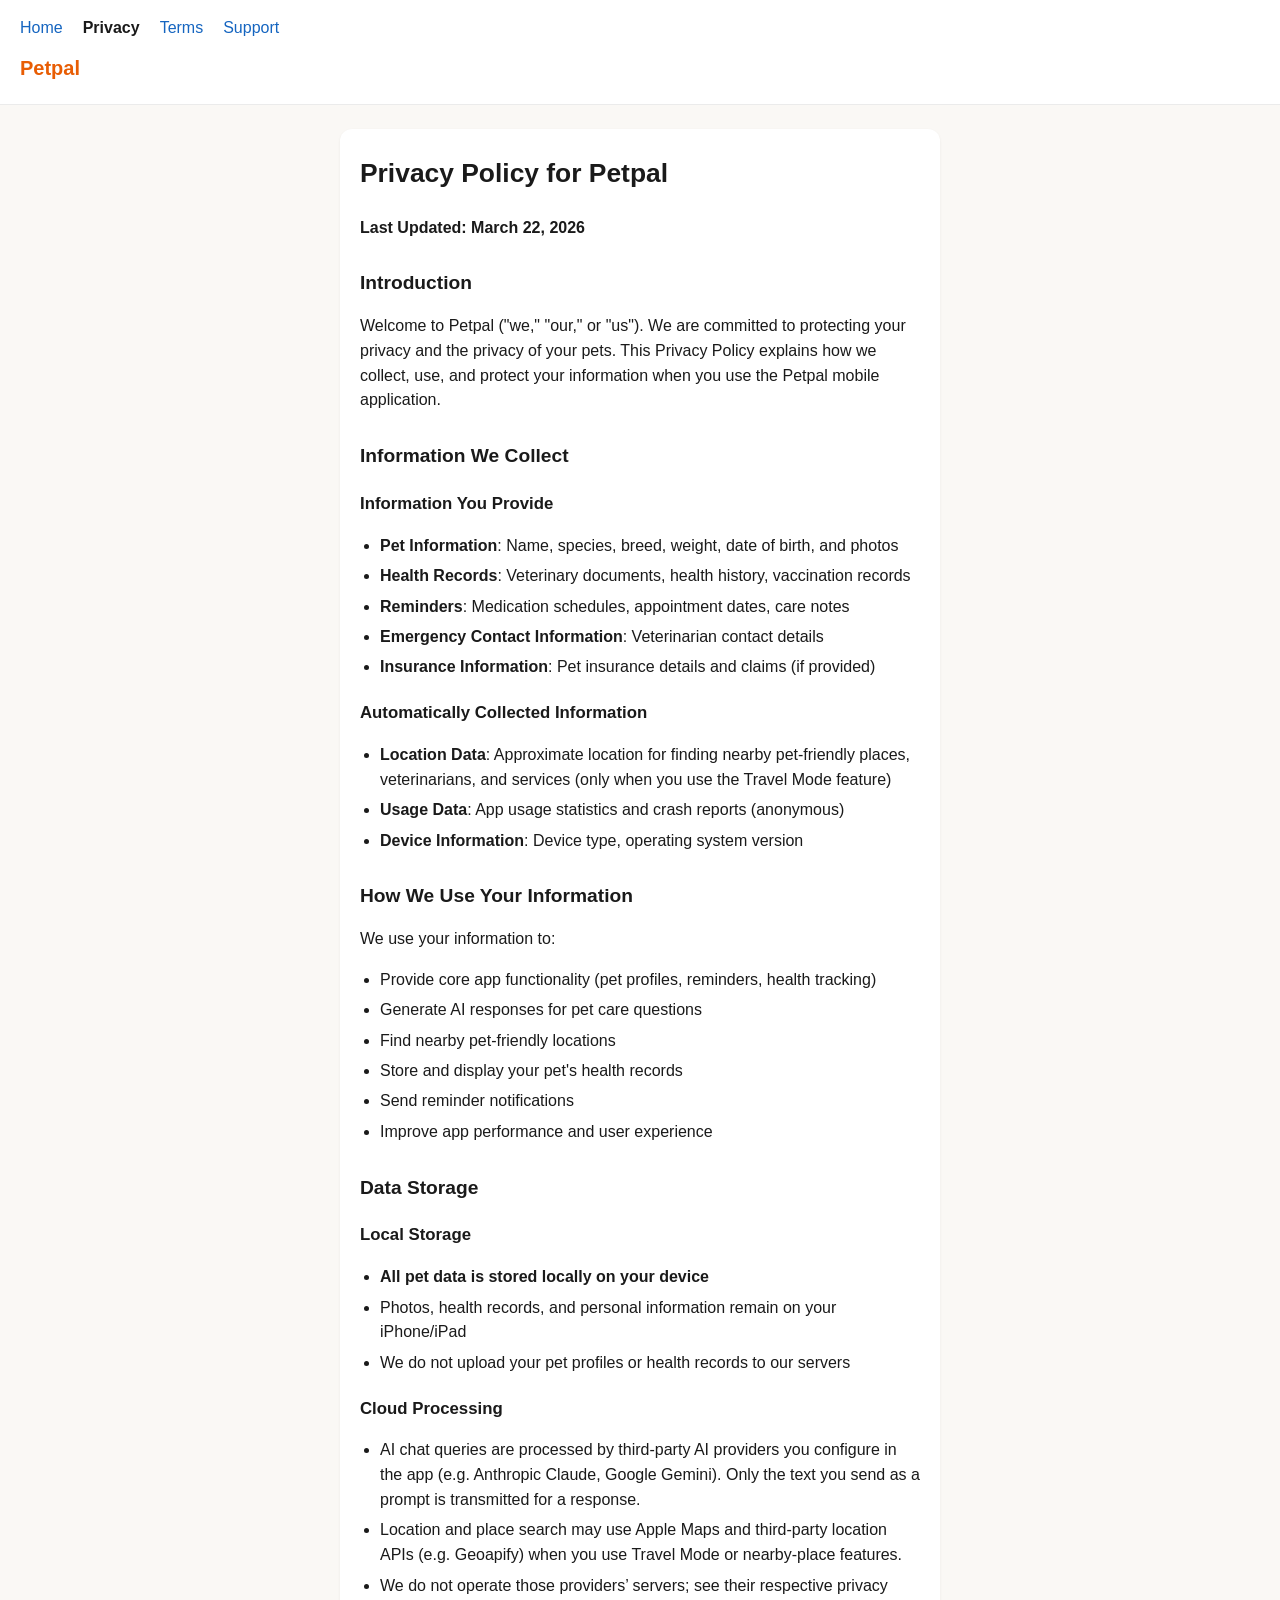
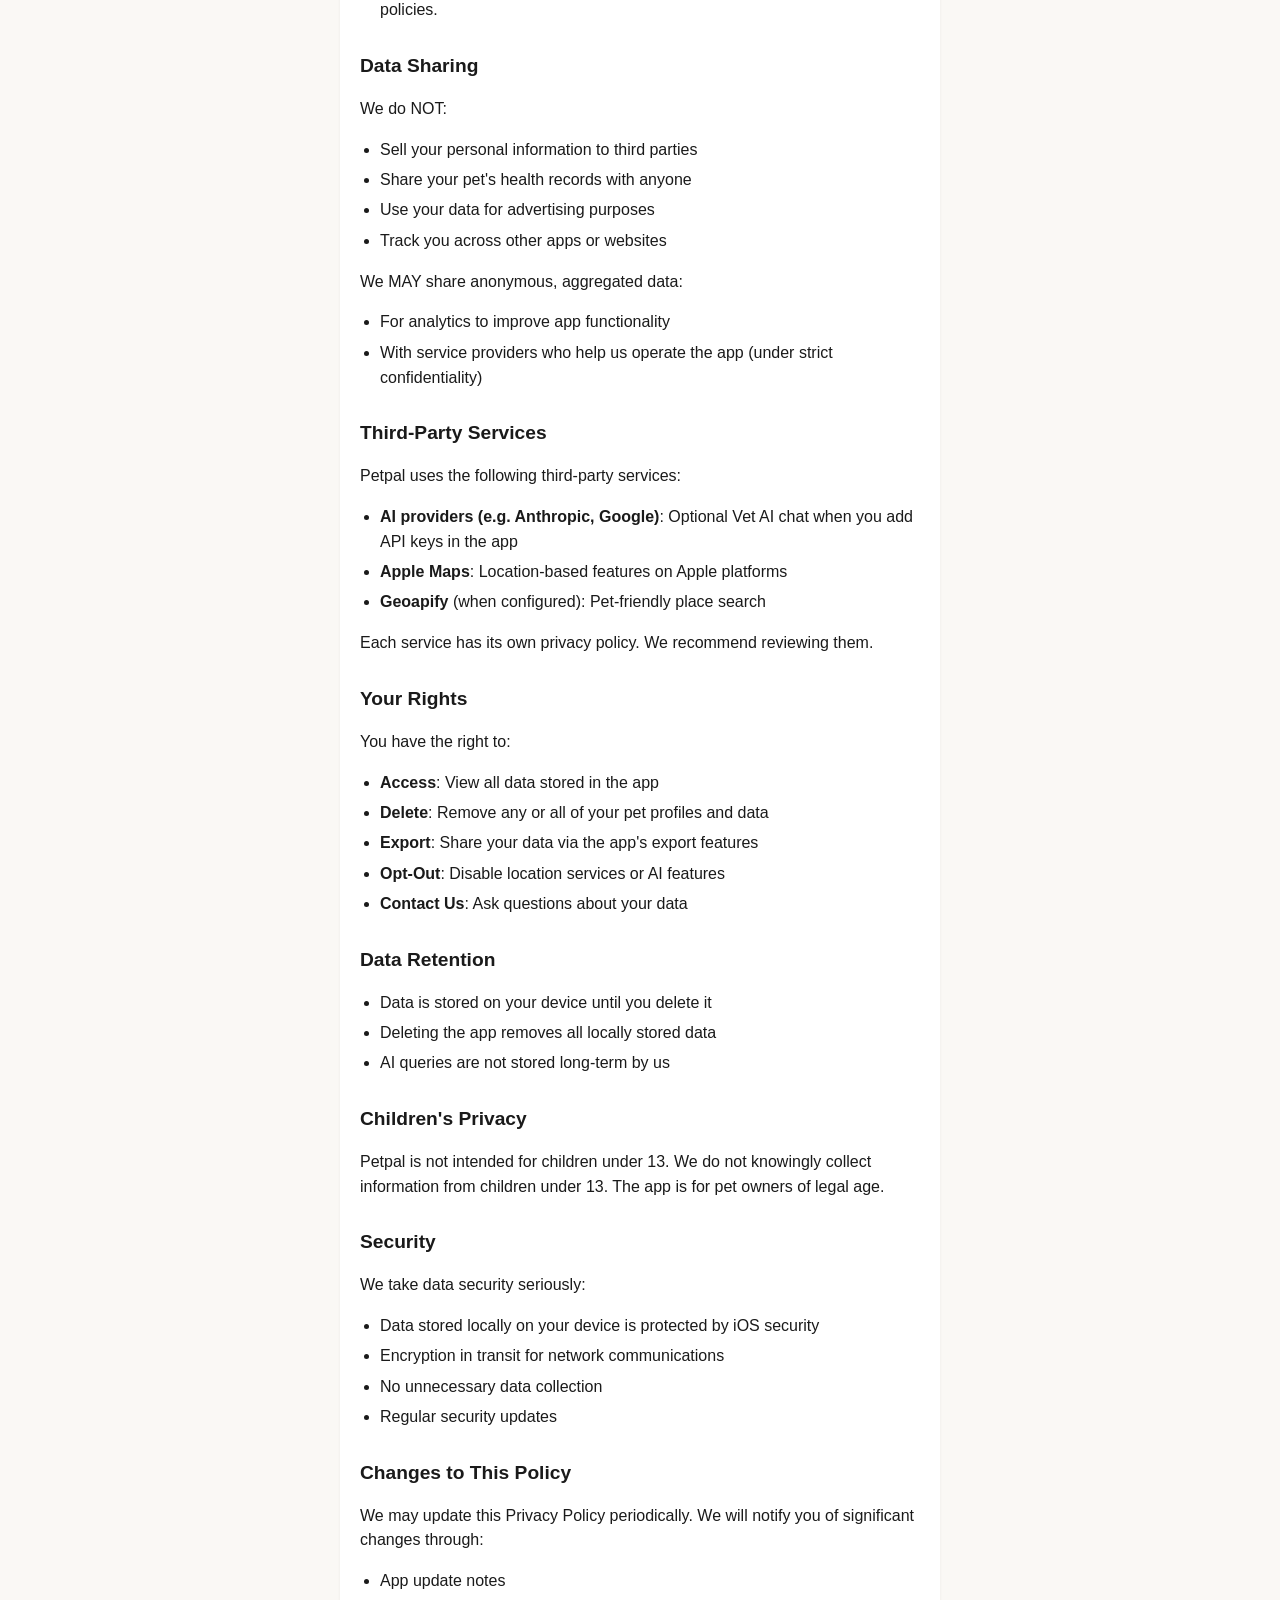
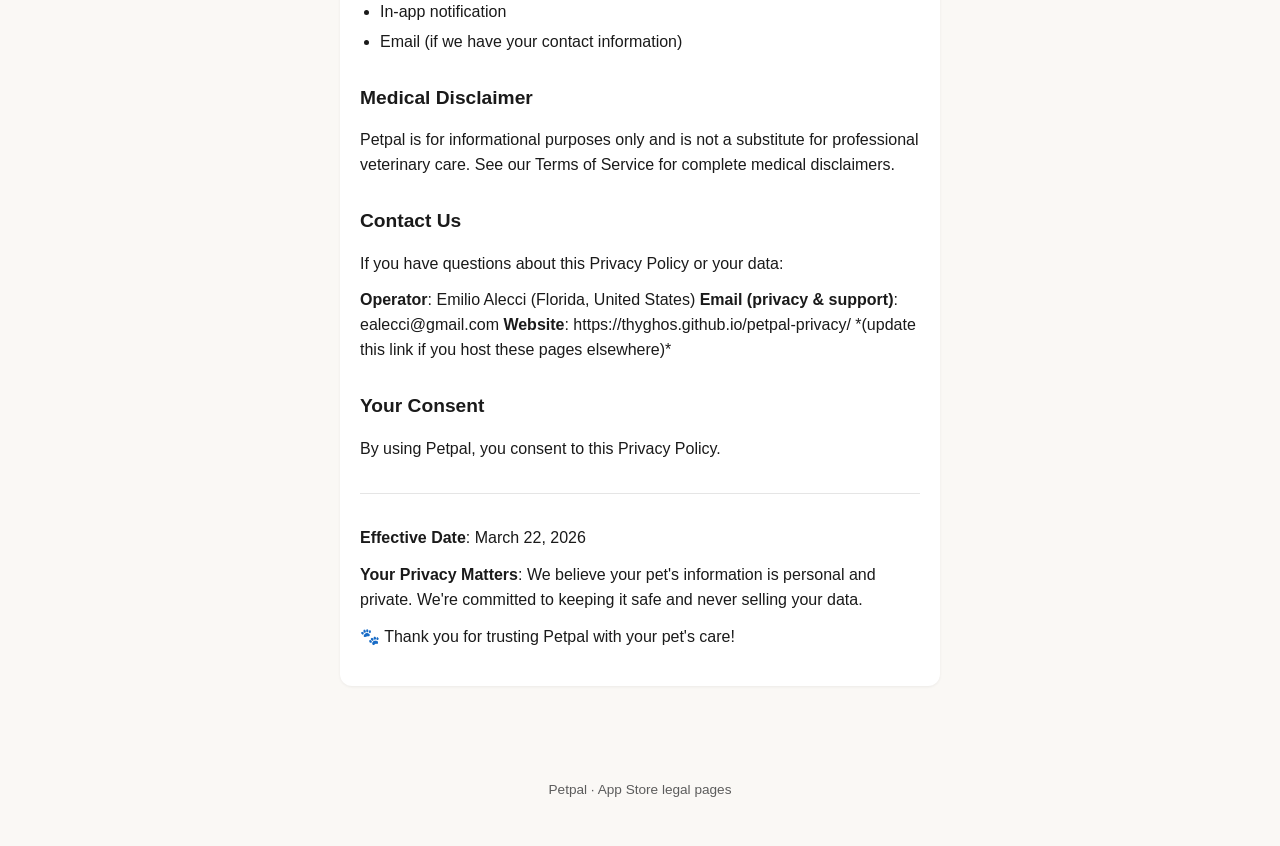
==== app-store-legal-site/privacy.html @ b83556e3 "Legal site and Phase 2 deploy workflow Add .gitignore for Xcode/build artifacts; stop tracking Pantr" ====
<!DOCTYPE html>
<html lang="en">
<head>
  <meta charset="utf-8" />
  <meta name="viewport" content="width=device-width, initial-scale=1" />
  <title>Privacy Policy — Petpal</title>
  <link rel="stylesheet" href="styles.css" />
</head>
<body>
  <header class="site-header">
    <nav class="nav"><a href="index.html">Home</a><a href="privacy.html" class="active">Privacy</a><a href="terms.html">Terms</a><a href="support.html">Support</a></nav>
    <p class="app-name">Petpal</p>
  </header>
  <main class="content">
    <article class="legal">
<h1>Privacy Policy for Petpal</h1>
<p><strong>Last Updated: March 22, 2026</strong></p>
<h2>Introduction</h2>
<p>Welcome to Petpal (&quot;we,&quot; &quot;our,&quot; or &quot;us&quot;). We are committed to protecting your privacy and the privacy of your pets. This Privacy Policy explains how we collect, use, and protect your information when you use the Petpal mobile application.</p>
<h2>Information We Collect</h2>
<h3>Information You Provide</h3>
<ul>
<li><strong>Pet Information</strong>: Name, species, breed, weight, date of birth, and photos</li>
<li><strong>Health Records</strong>: Veterinary documents, health history, vaccination records</li>
<li><strong>Reminders</strong>: Medication schedules, appointment dates, care notes</li>
<li><strong>Emergency Contact Information</strong>: Veterinarian contact details</li>
<li><strong>Insurance Information</strong>: Pet insurance details and claims (if provided)</li>
</ul>
<h3>Automatically Collected Information</h3>
<ul>
<li><strong>Location Data</strong>: Approximate location for finding nearby pet-friendly places, veterinarians, and services (only when you use the Travel Mode feature)</li>
<li><strong>Usage Data</strong>: App usage statistics and crash reports (anonymous)</li>
<li><strong>Device Information</strong>: Device type, operating system version</li>
</ul>
<h2>How We Use Your Information</h2>
<p>We use your information to:</p>
<ul>
<li>Provide core app functionality (pet profiles, reminders, health tracking)</li>
<li>Generate AI responses for pet care questions</li>
<li>Find nearby pet-friendly locations</li>
<li>Store and display your pet&#x27;s health records</li>
<li>Send reminder notifications</li>
<li>Improve app performance and user experience</li>
</ul>
<h2>Data Storage</h2>
<h3>Local Storage</h3>
<ul>
<li><strong>All pet data is stored locally on your device</strong></li>
<li>Photos, health records, and personal information remain on your iPhone/iPad</li>
<li>We do not upload your pet profiles or health records to our servers</li>
</ul>
<h3>Cloud Processing</h3>
<ul>
<li>AI chat queries are processed by third-party AI providers you configure in the app (e.g. Anthropic Claude, Google Gemini). Only the text you send as a prompt is transmitted for a response.</li>
<li>Location and place search may use Apple Maps and third-party location APIs (e.g. Geoapify) when you use Travel Mode or nearby-place features.</li>
<li>We do not operate those providers’ servers; see their respective privacy policies.</li>
</ul>
<h2>Data Sharing</h2>
<p>We do NOT:</p>
<ul>
<li>Sell your personal information to third parties</li>
<li>Share your pet&#x27;s health records with anyone</li>
<li>Use your data for advertising purposes</li>
<li>Track you across other apps or websites</li>
</ul>
<p>We MAY share anonymous, aggregated data:</p>
<ul>
<li>For analytics to improve app functionality</li>
<li>With service providers who help us operate the app (under strict confidentiality)</li>
</ul>
<h2>Third-Party Services</h2>
<p>Petpal uses the following third-party services:</p>
<ul>
<li><strong>AI providers (e.g. Anthropic, Google)</strong>: Optional Vet AI chat when you add API keys in the app</li>
<li><strong>Apple Maps</strong>: Location-based features on Apple platforms</li>
<li><strong>Geoapify</strong> (when configured): Pet-friendly place search</li>
</ul>
<p>Each service has its own privacy policy. We recommend reviewing them.</p>
<h2>Your Rights</h2>
<p>You have the right to:</p>
<ul>
<li><strong>Access</strong>: View all data stored in the app</li>
<li><strong>Delete</strong>: Remove any or all of your pet profiles and data</li>
<li><strong>Export</strong>: Share your data via the app&#x27;s export features</li>
<li><strong>Opt-Out</strong>: Disable location services or AI features</li>
<li><strong>Contact Us</strong>: Ask questions about your data</li>
</ul>
<h2>Data Retention</h2>
<ul>
<li>Data is stored on your device until you delete it</li>
<li>Deleting the app removes all locally stored data</li>
<li>AI queries are not stored long-term by us</li>
</ul>
<h2>Children&#x27;s Privacy</h2>
<p>Petpal is not intended for children under 13. We do not knowingly collect information from children under 13. The app is for pet owners of legal age.</p>
<h2>Security</h2>
<p>We take data security seriously:</p>
<ul>
<li>Data stored locally on your device is protected by iOS security</li>
<li>Encryption in transit for network communications</li>
<li>No unnecessary data collection</li>
<li>Regular security updates</li>
</ul>
<h2>Changes to This Policy</h2>
<p>We may update this Privacy Policy periodically. We will notify you of significant changes through:</p>
<ul>
<li>App update notes</li>
<li>In-app notification</li>
<li>Email (if we have your contact information)</li>
</ul>
<h2>Medical Disclaimer</h2>
<p>Petpal is for informational purposes only and is not a substitute for professional veterinary care. See our Terms of Service for complete medical disclaimers.</p>
<h2>Contact Us</h2>
<p>If you have questions about this Privacy Policy or your data:</p>
<p><strong>Operator</strong>: Emilio Alecci (Florida, United States) <strong>Email (privacy &amp; support)</strong>: ealecci@gmail.com <strong>Website</strong>: https://thyghos.github.io/petpal-privacy/ *(update this link if you host these pages elsewhere)*</p>
<h2>Your Consent</h2>
<p>By using Petpal, you consent to this Privacy Policy.</p>
<hr />
<p><strong>Effective Date</strong>: March 22, 2026</p>
<p><strong>Your Privacy Matters</strong>: We believe your pet&#x27;s information is personal and private. We&#x27;re committed to keeping it safe and never selling your data.</p>
<p>🐾 Thank you for trusting Petpal with your pet&#x27;s care!</p>

    </article>
  </main>
  <footer class="site-footer"><p>Petpal · App Store legal pages</p></footer>
</body>
</html>
---- app-store-legal-site/styles.css ----
:root {
  --text: #1a1a1a;
  --muted: #5c5c5c;
  --bg: #faf8f5;
  --card: #fff;
  --accent: #e85d04;
  --link: #1565c0;
}

* {
  box-sizing: border-box;
}

body {
  margin: 0;
  font-family: -apple-system, BlinkMacSystemFont, "Segoe UI", Roboto, Helvetica, Arial, sans-serif;
  font-size: 1rem;
  line-height: 1.55;
  color: var(--text);
  background: var(--bg);
}

.site-header {
  background: var(--card);
  border-bottom: 1px solid rgba(0, 0, 0, 0.08);
  padding: 1rem 1.25rem 1.25rem;
}

.app-name {
  margin: 0.75rem 0 0;
  font-weight: 700;
  font-size: 1.25rem;
  color: var(--accent);
}

.nav {
  display: flex;
  flex-wrap: wrap;
  gap: 0.75rem 1.25rem;
}

.nav a {
  color: var(--link);
  text-decoration: none;
  font-weight: 500;
}

.nav a:hover {
  text-decoration: underline;
}

.nav a.active {
  color: var(--text);
  font-weight: 600;
}

.content {
  max-width: 40rem;
  margin: 0 auto;
  padding: 1.5rem 1.25rem 3rem;
}

.legal,
.support-body {
  background: var(--card);
  padding: 1.5rem 1.25rem;
  border-radius: 12px;
  box-shadow: 0 1px 3px rgba(0, 0, 0, 0.06);
}

.legal h1 {
  font-size: 1.65rem;
  margin-top: 0;
}

.legal h2 {
  font-size: 1.2rem;
  margin-top: 1.75rem;
}

.legal h3 {
  font-size: 1.05rem;
  margin-top: 1.25rem;
}

.legal ul {
  padding-left: 1.25rem;
}

.legal li {
  margin: 0.35rem 0;
}

.legal p,
.support-body p {
  margin: 0.75rem 0;
  color: var(--text);
}

.legal hr {
  border: none;
  border-top: 1px solid rgba(0, 0, 0, 0.1);
  margin: 2rem 0;
}

.site-footer {
  text-align: center;
  padding: 2rem 1rem;
  font-size: 0.85rem;
  color: var(--muted);
}

.support-body .placeholder {
  background: #fff8e6;
  border-left: 4px solid var(--accent);
  padding: 0.75rem 1rem;
  margin: 1rem 0;
  font-size: 0.95rem;
}

.lead {
  font-size: 1.05rem;
  color: var(--muted);
}
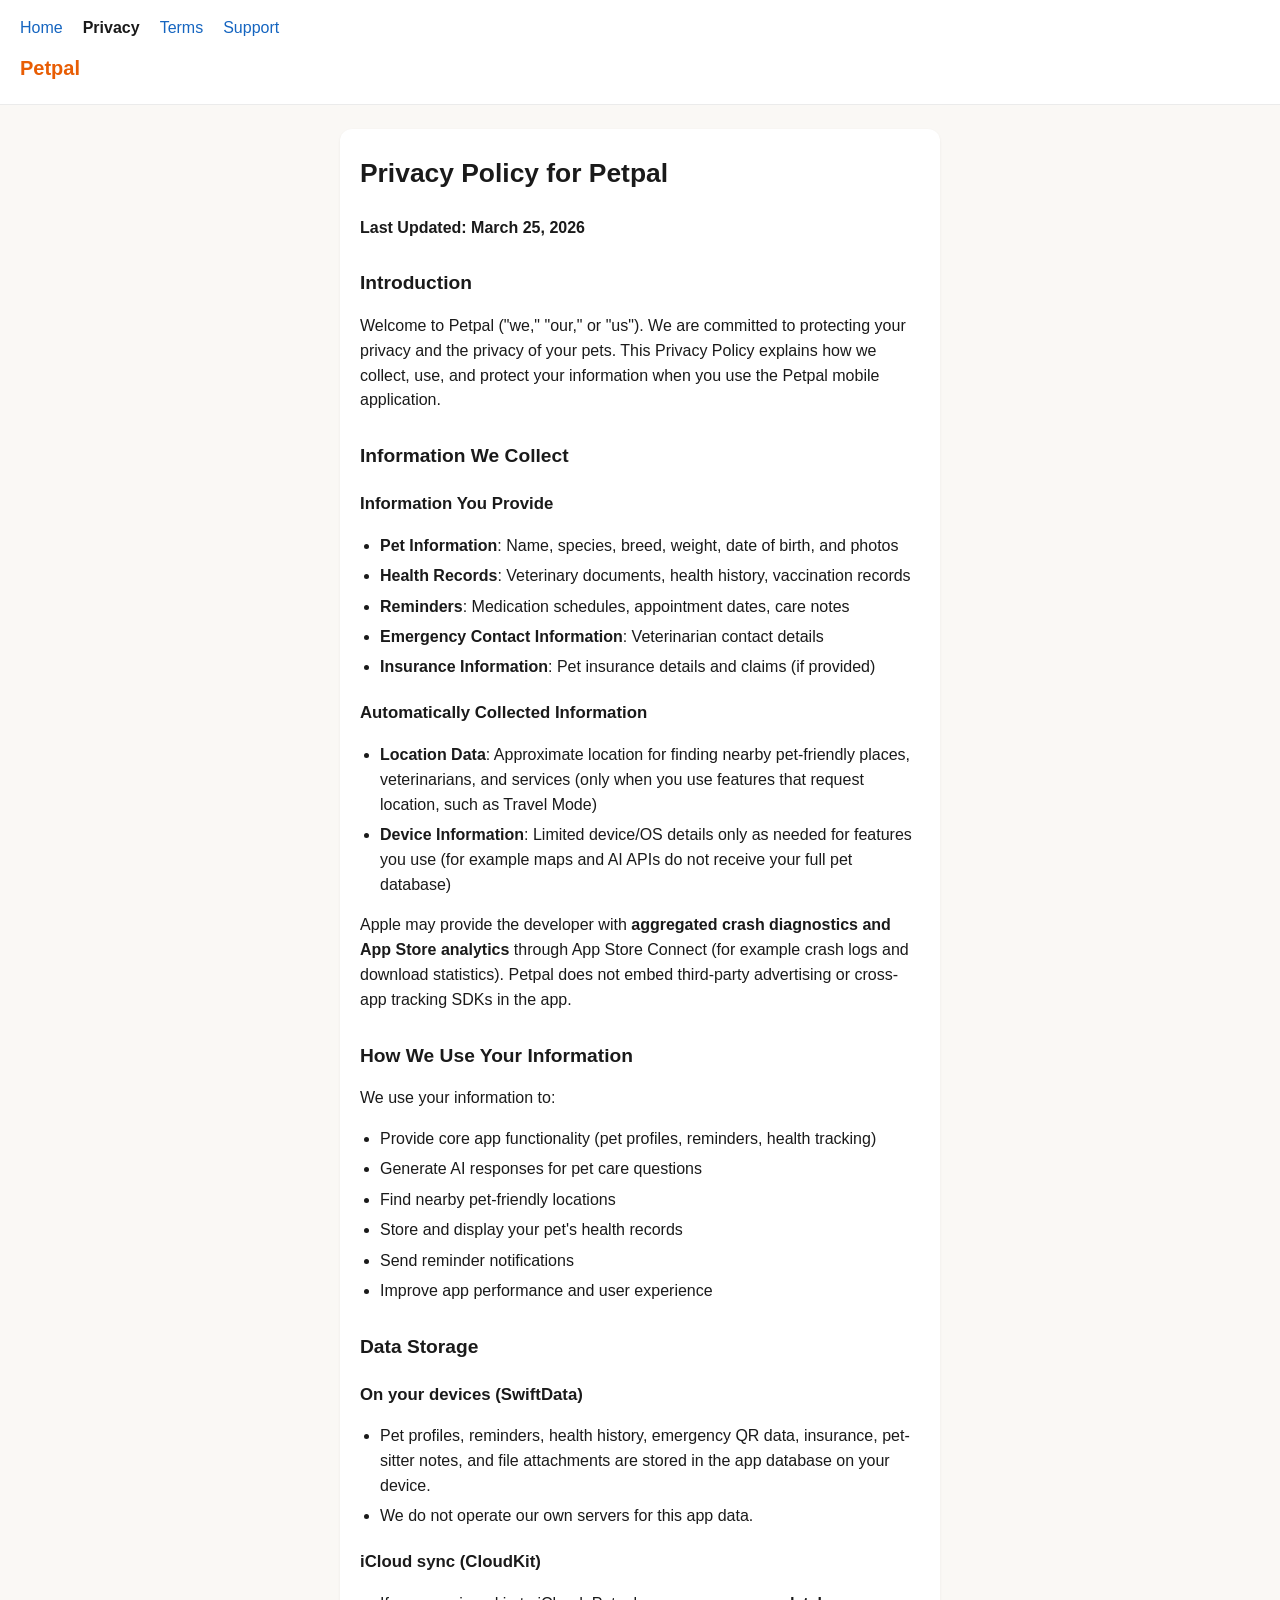
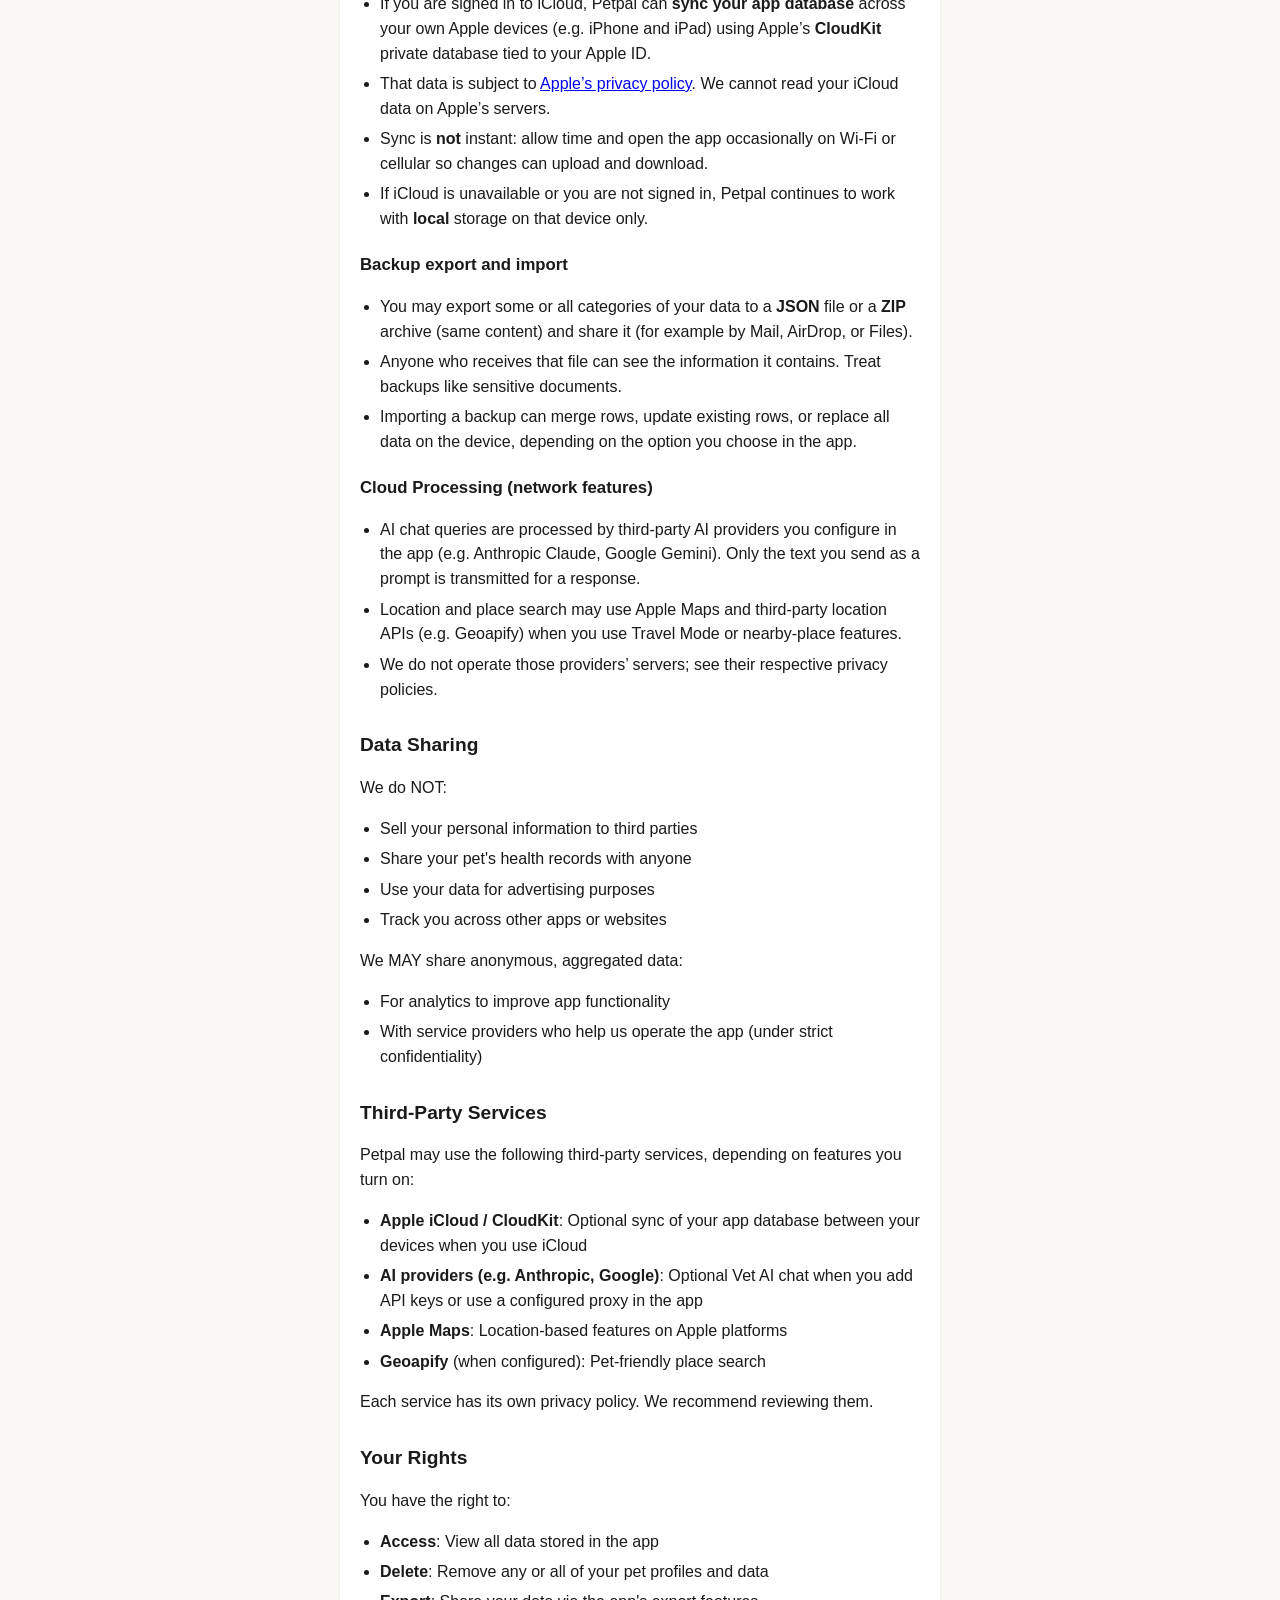
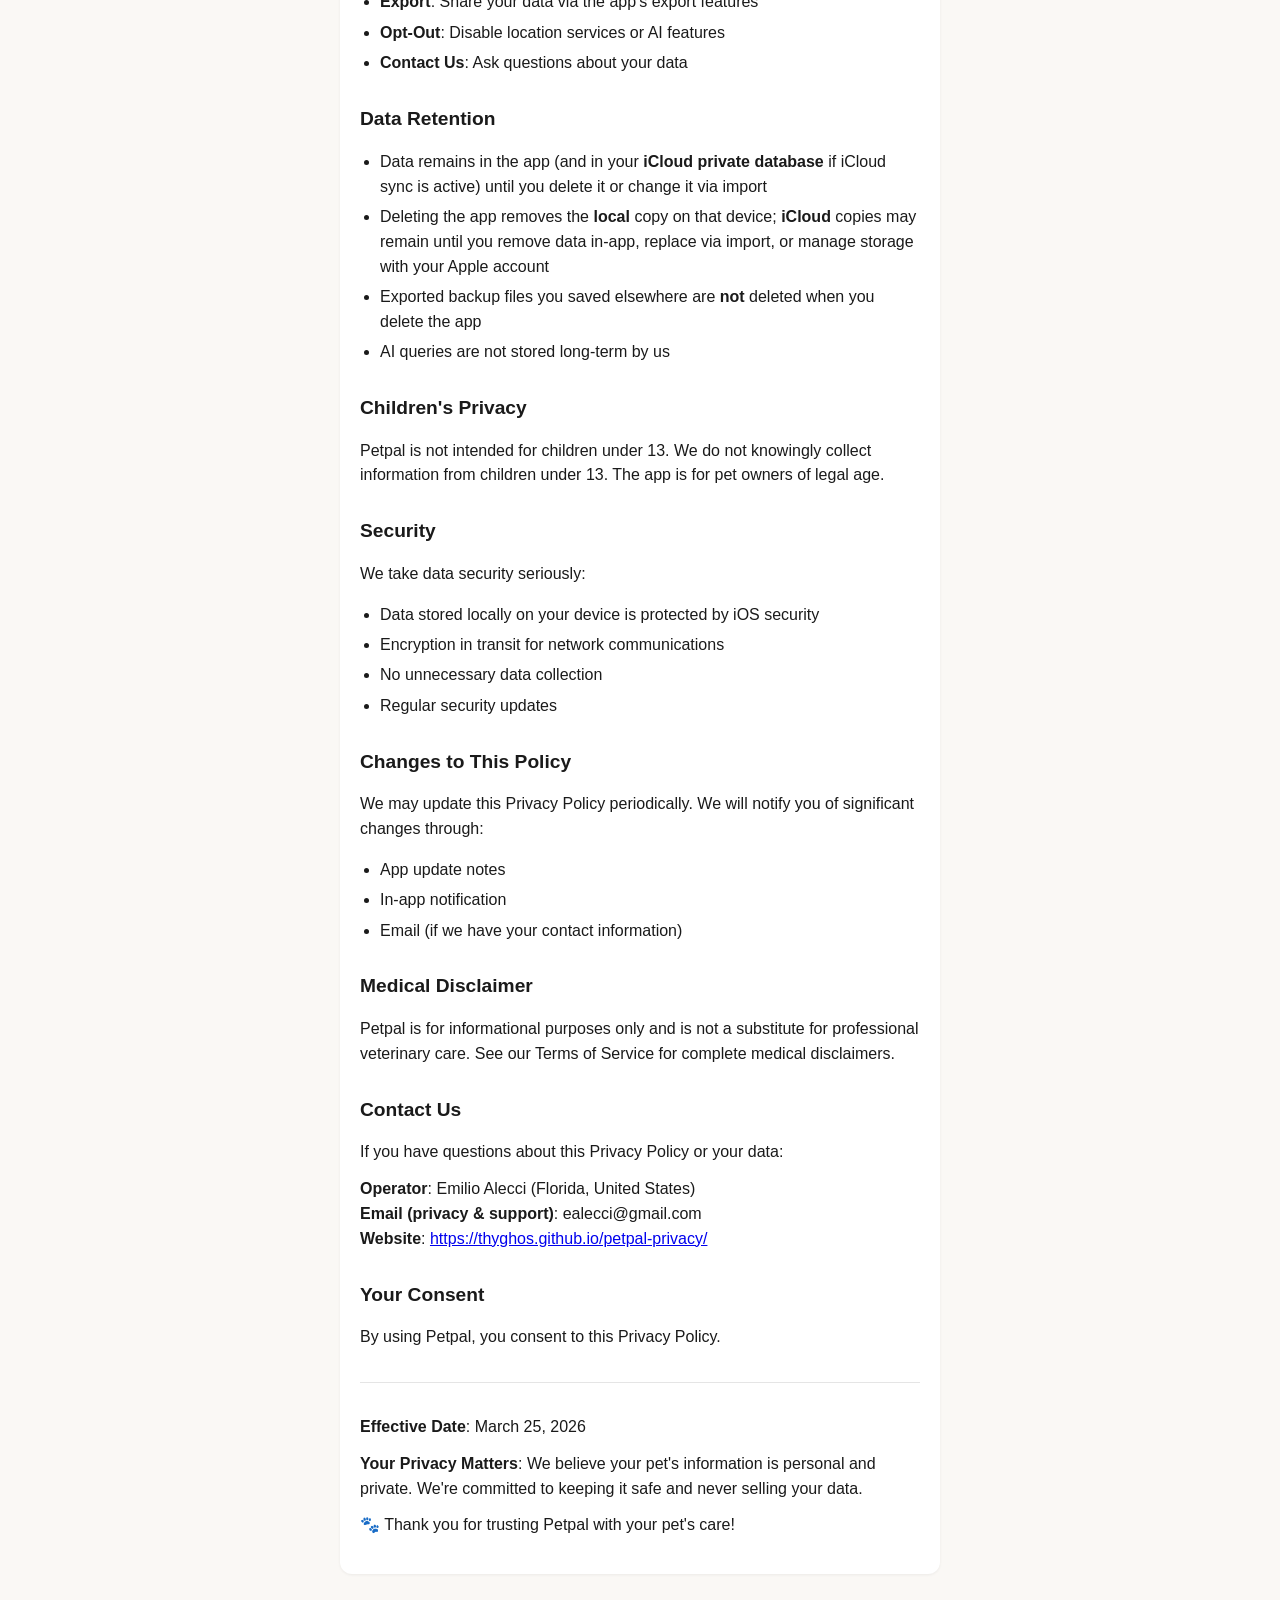
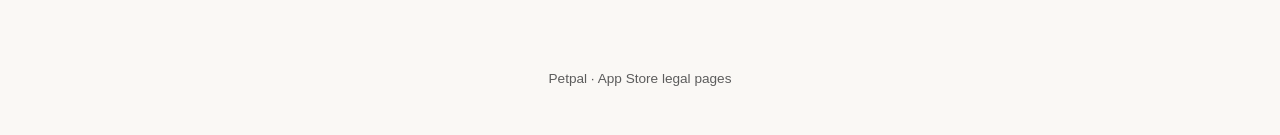
==== commit 092e136b: "Update privacy policy for CloudKit sync Align privacy disclosures with how Petpal stores and syncs d" ====
--- a/app-store-legal-site/privacy.html
+++ b/app-store-legal-site/privacy.html
@@ -14,7 +14,7 @@
   <main class="content">
     <article class="legal">
 <h1>Privacy Policy for Petpal</h1>
-<p><strong>Last Updated: March 22, 2026</strong></p>
+<p><strong>Last Updated: March 25, 2026</strong></p>
 <h2>Introduction</h2>
 <p>Welcome to Petpal (&quot;we,&quot; &quot;our,&quot; or &quot;us&quot;). We are committed to protecting your privacy and the privacy of your pets. This Privacy Policy explains how we collect, use, and protect your information when you use the Petpal mobile application.</p>
 <h2>Information We Collect</h2>
@@ -28,10 +28,10 @@
 </ul>
 <h3>Automatically Collected Information</h3>
 <ul>
-<li><strong>Location Data</strong>: Approximate location for finding nearby pet-friendly places, veterinarians, and services (only when you use the Travel Mode feature)</li>
-<li><strong>Usage Data</strong>: App usage statistics and crash reports (anonymous)</li>
-<li><strong>Device Information</strong>: Device type, operating system version</li>
+<li><strong>Location Data</strong>: Approximate location for finding nearby pet-friendly places, veterinarians, and services (only when you use features that request location, such as Travel Mode)</li>
+<li><strong>Device Information</strong>: Limited device/OS details only as needed for features you use (for example maps and AI APIs do not receive your full pet database)</li>
 </ul>
+<p>Apple may provide the developer with <strong>aggregated crash diagnostics and App Store analytics</strong> through App Store Connect (for example crash logs and download statistics). Petpal does not embed third-party advertising or cross-app tracking SDKs in the app.</p>
 <h2>How We Use Your Information</h2>
 <p>We use your information to:</p>
 <ul>
@@ -43,13 +43,25 @@
 <li>Improve app performance and user experience</li>
 </ul>
 <h2>Data Storage</h2>
-<h3>Local Storage</h3>
+<h3>On your devices (SwiftData)</h3>
 <ul>
-<li><strong>All pet data is stored locally on your device</strong></li>
-<li>Photos, health records, and personal information remain on your iPhone/iPad</li>
-<li>We do not upload your pet profiles or health records to our servers</li>
+<li>Pet profiles, reminders, health history, emergency QR data, insurance, pet-sitter notes, and file attachments are stored in the app database on your device.</li>
+<li>We do not operate our own servers for this app data.</li>
 </ul>
-<h3>Cloud Processing</h3>
+<h3>iCloud sync (CloudKit)</h3>
+<ul>
+<li>If you are signed in to iCloud, Petpal can <strong>sync your app database</strong> across your own Apple devices (e.g. iPhone and iPad) using Apple’s <strong>CloudKit</strong> private database tied to your Apple ID.</li>
+<li>That data is subject to <a href="https://www.apple.com/legal/privacy/">Apple’s privacy policy</a>. We cannot read your iCloud data on Apple’s servers.</li>
+<li>Sync is <strong>not</strong> instant: allow time and open the app occasionally on Wi‑Fi or cellular so changes can upload and download.</li>
+<li>If iCloud is unavailable or you are not signed in, Petpal continues to work with <strong>local</strong> storage on that device only.</li>
+</ul>
+<h3>Backup export and import</h3>
+<ul>
+<li>You may export some or all categories of your data to a <strong>JSON</strong> file or a <strong>ZIP</strong> archive (same content) and share it (for example by Mail, AirDrop, or Files).</li>
+<li>Anyone who receives that file can see the information it contains. Treat backups like sensitive documents.</li>
+<li>Importing a backup can merge rows, update existing rows, or replace all data on the device, depending on the option you choose in the app.</li>
+</ul>
+<h3>Cloud Processing (network features)</h3>
 <ul>
 <li>AI chat queries are processed by third-party AI providers you configure in the app (e.g. Anthropic Claude, Google Gemini). Only the text you send as a prompt is transmitted for a response.</li>
 <li>Location and place search may use Apple Maps and third-party location APIs (e.g. Geoapify) when you use Travel Mode or nearby-place features.</li>
@@ -69,9 +81,10 @@
 <li>With service providers who help us operate the app (under strict confidentiality)</li>
 </ul>
 <h2>Third-Party Services</h2>
-<p>Petpal uses the following third-party services:</p>
+<p>Petpal may use the following third-party services, depending on features you turn on:</p>
 <ul>
-<li><strong>AI providers (e.g. Anthropic, Google)</strong>: Optional Vet AI chat when you add API keys in the app</li>
+<li><strong>Apple iCloud / CloudKit</strong>: Optional sync of your app database between your devices when you use iCloud</li>
+<li><strong>AI providers (e.g. Anthropic, Google)</strong>: Optional Vet AI chat when you add API keys or use a configured proxy in the app</li>
 <li><strong>Apple Maps</strong>: Location-based features on Apple platforms</li>
 <li><strong>Geoapify</strong> (when configured): Pet-friendly place search</li>
 </ul>
@@ -87,8 +100,9 @@
 </ul>
 <h2>Data Retention</h2>
 <ul>
-<li>Data is stored on your device until you delete it</li>
-<li>Deleting the app removes all locally stored data</li>
+<li>Data remains in the app (and in your <strong>iCloud private database</strong> if iCloud sync is active) until you delete it or change it via import</li>
+<li>Deleting the app removes the <strong>local</strong> copy on that device; <strong>iCloud</strong> copies may remain until you remove data in-app, replace via import, or manage storage with your Apple account</li>
+<li>Exported backup files you saved elsewhere are <strong>not</strong> deleted when you delete the app</li>
 <li>AI queries are not stored long-term by us</li>
 </ul>
 <h2>Children&#x27;s Privacy</h2>
@@ -112,11 +126,13 @@
 <p>Petpal is for informational purposes only and is not a substitute for professional veterinary care. See our Terms of Service for complete medical disclaimers.</p>
 <h2>Contact Us</h2>
 <p>If you have questions about this Privacy Policy or your data:</p>
-<p><strong>Operator</strong>: Emilio Alecci (Florida, United States) <strong>Email (privacy &amp; support)</strong>: ealecci@gmail.com <strong>Website</strong>: https://thyghos.github.io/petpal-privacy/ *(update this link if you host these pages elsewhere)*</p>
+<p><strong>Operator</strong>: Emilio Alecci (Florida, United States)<br />
+<strong>Email (privacy &amp; support)</strong>: ealecci@gmail.com<br />
+<strong>Website</strong>: <a href="https://thyghos.github.io/petpal-privacy/">https://thyghos.github.io/petpal-privacy/</a></p>
 <h2>Your Consent</h2>
 <p>By using Petpal, you consent to this Privacy Policy.</p>
 <hr />
-<p><strong>Effective Date</strong>: March 22, 2026</p>
+<p><strong>Effective Date</strong>: March 25, 2026</p>
 <p><strong>Your Privacy Matters</strong>: We believe your pet&#x27;s information is personal and private. We&#x27;re committed to keeping it safe and never selling your data.</p>
 <p>🐾 Thank you for trusting Petpal with your pet&#x27;s care!</p>
 
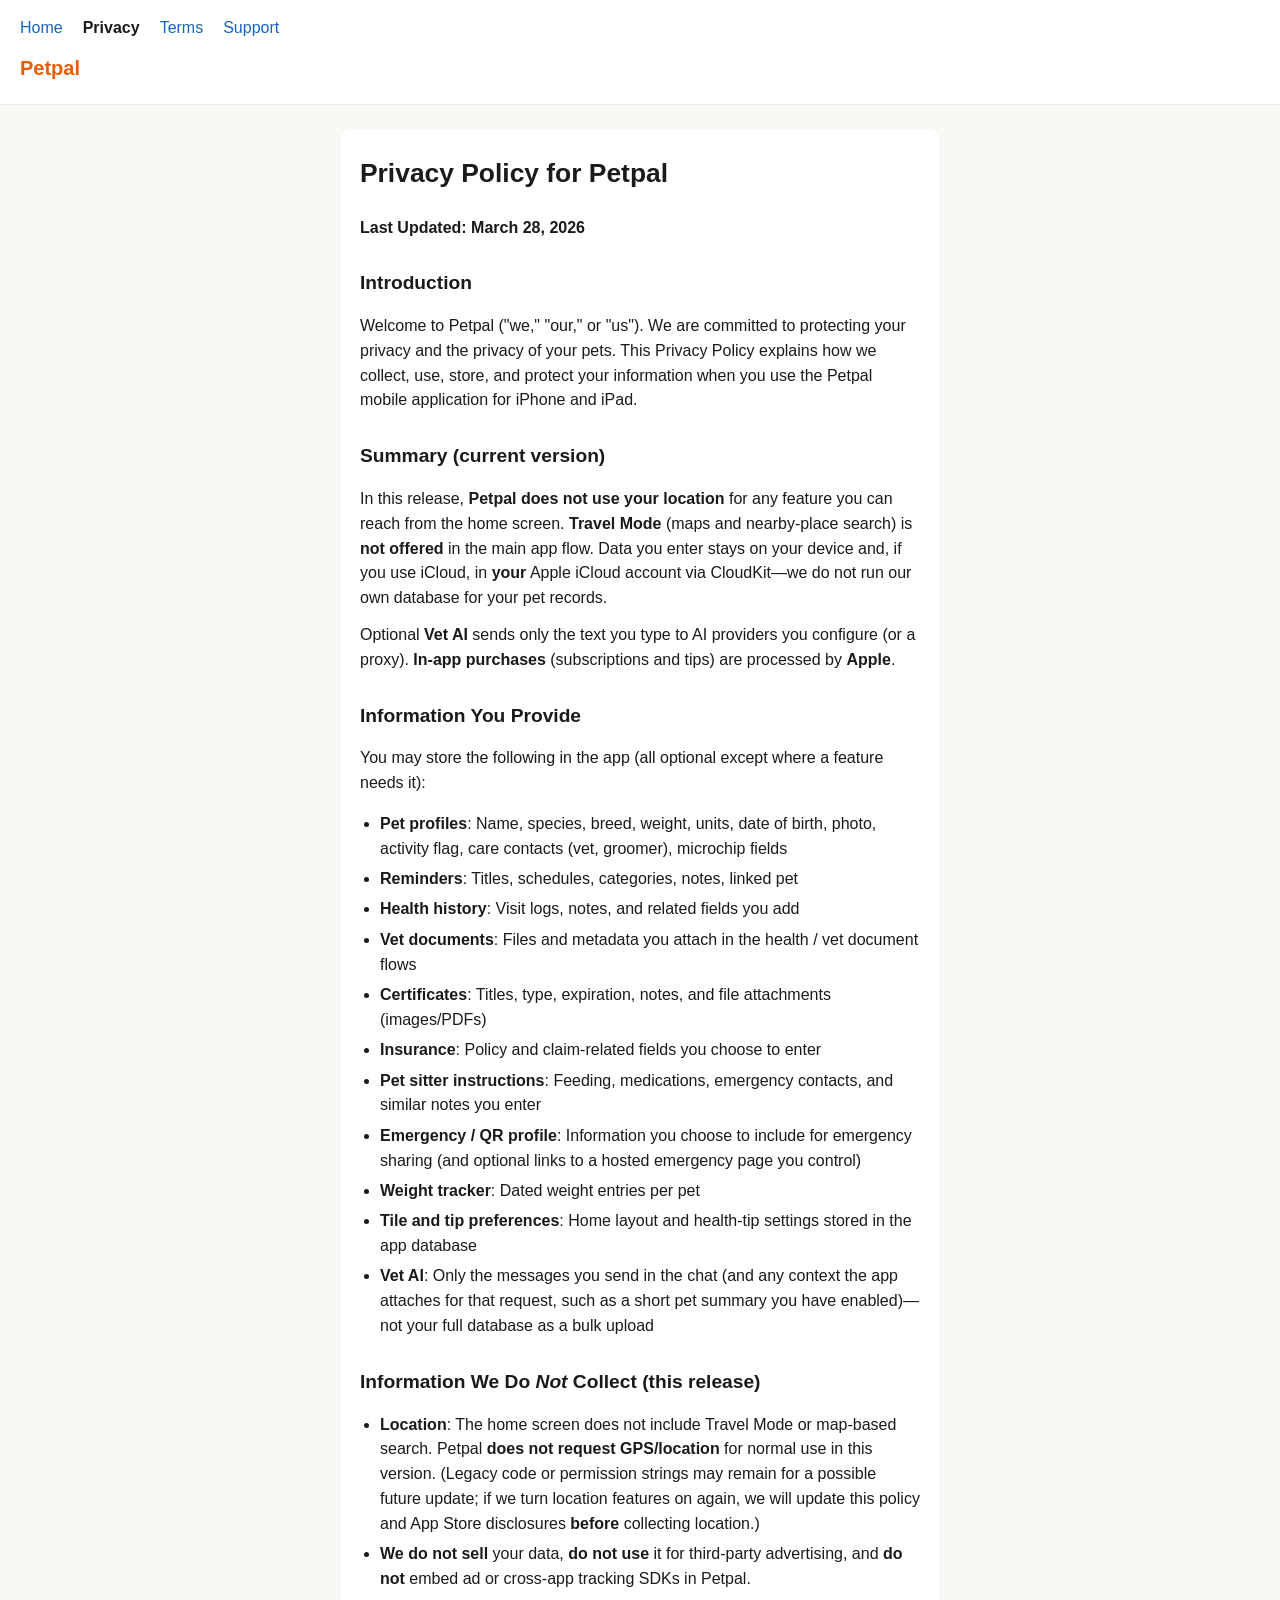
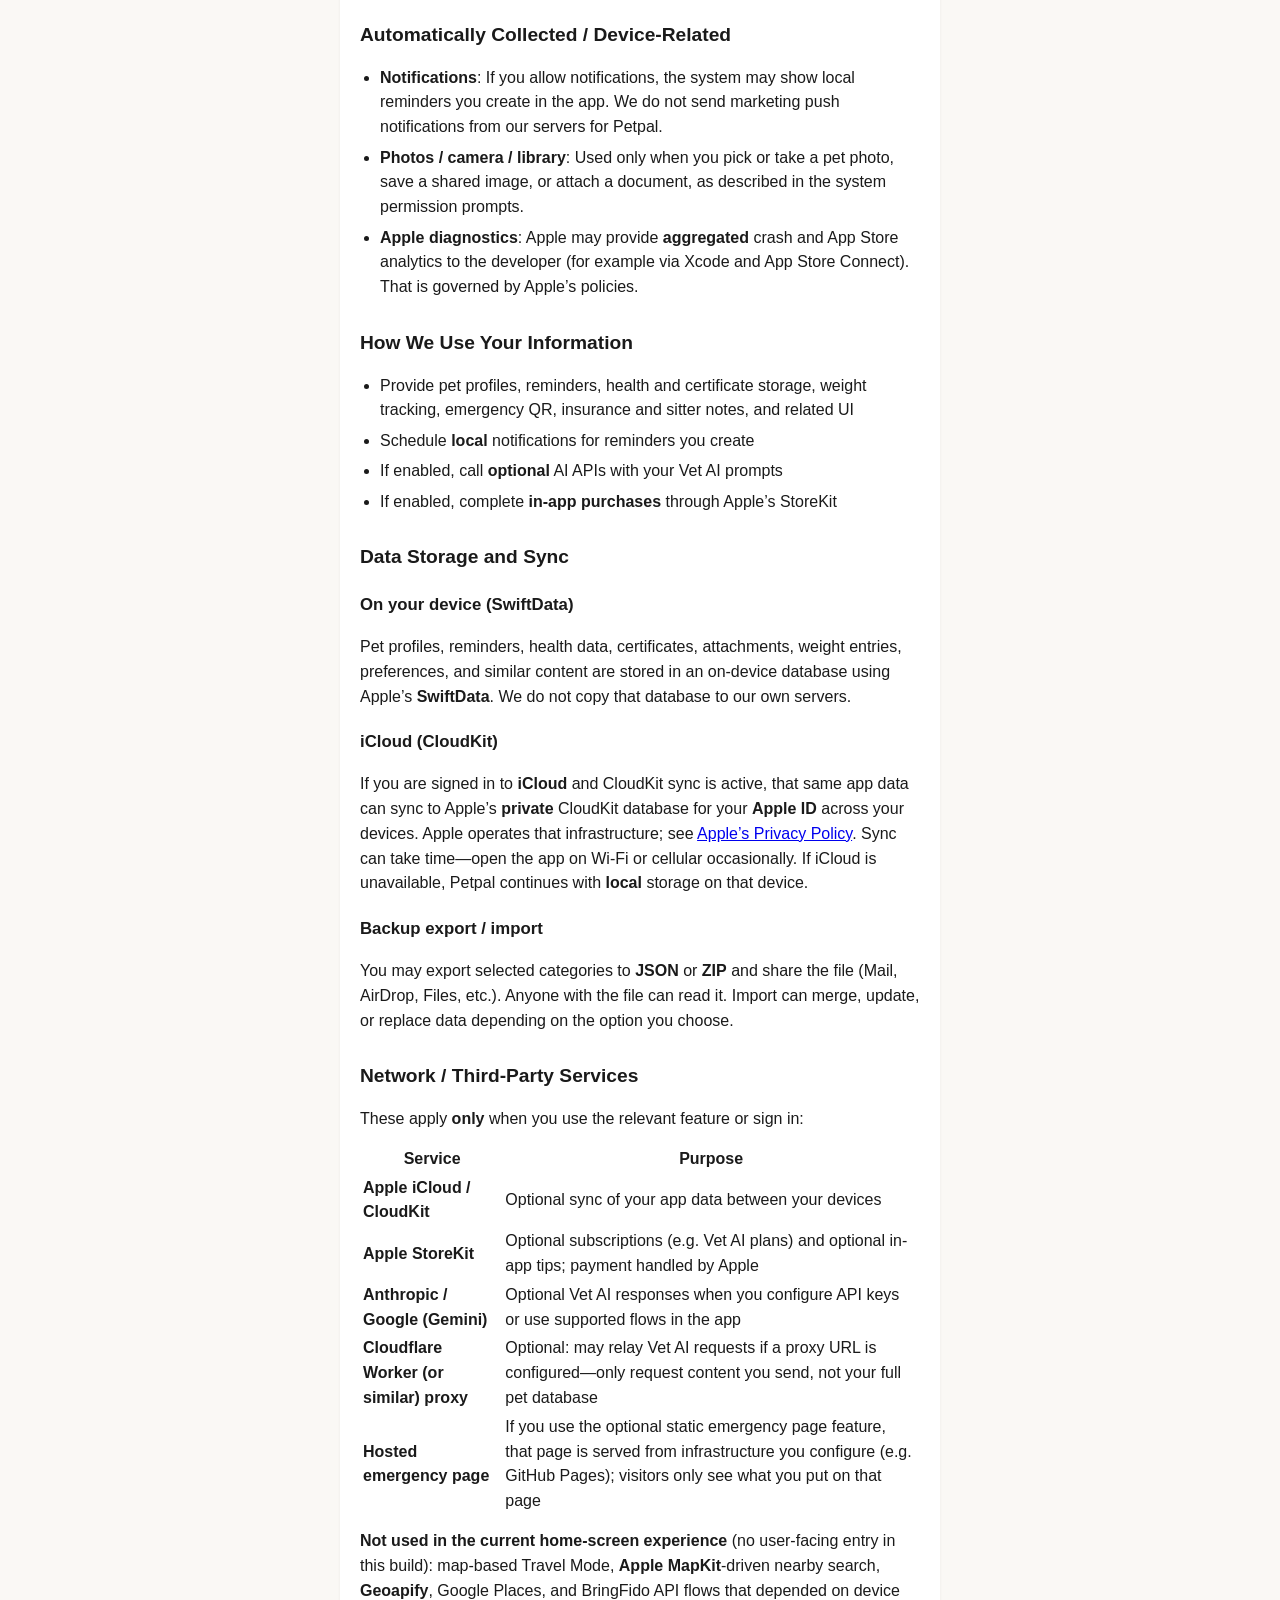
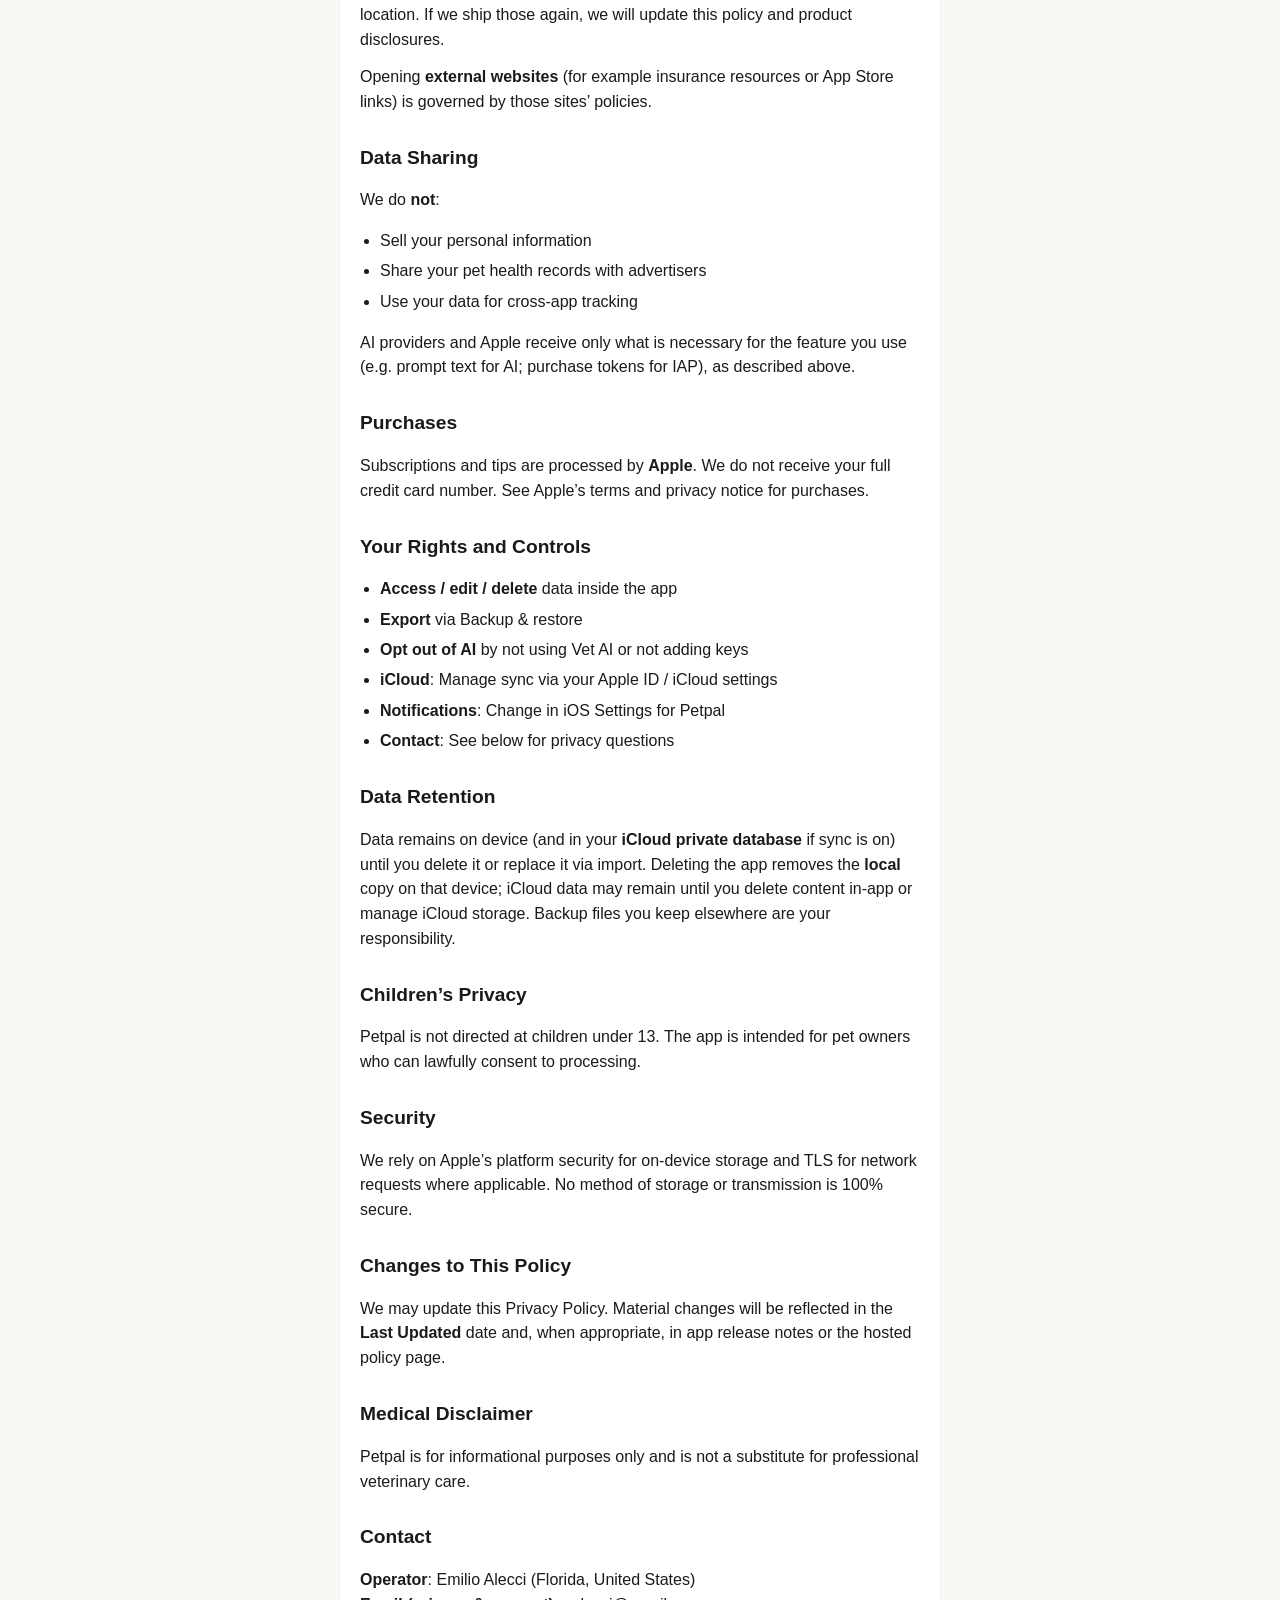
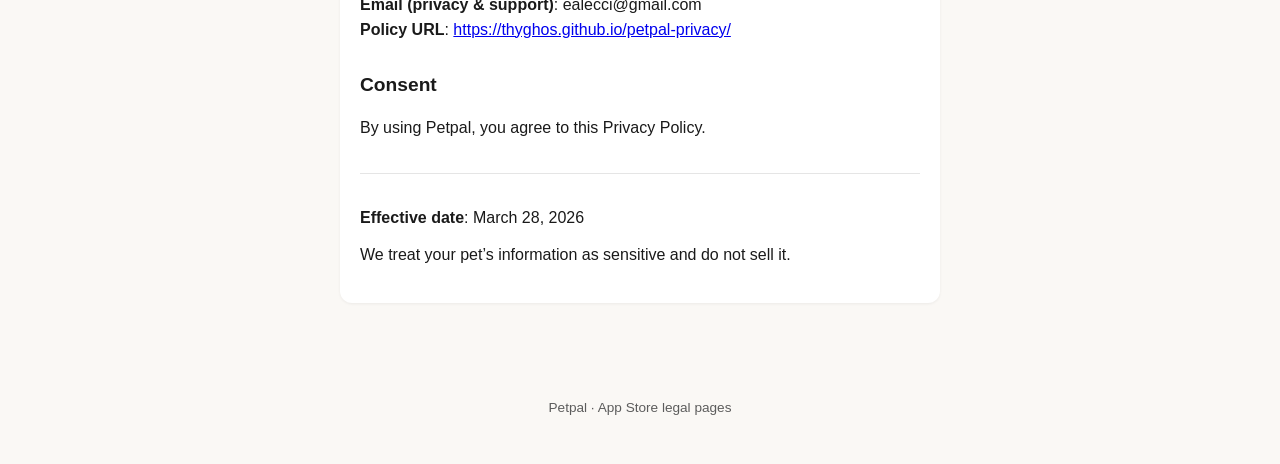
==== commit e6e6eec8: "Privacy policy: align with current build (no Travel Mode / location in use) - State that location is" ====
--- a/app-store-legal-site/privacy.html
+++ b/app-store-legal-site/privacy.html
@@ -14,127 +14,104 @@
   <main class="content">
     <article class="legal">
 <h1>Privacy Policy for Petpal</h1>
-<p><strong>Last Updated: March 25, 2026</strong></p>
+<p><strong>Last Updated: March 28, 2026</strong></p>
 <h2>Introduction</h2>
-<p>Welcome to Petpal (&quot;we,&quot; &quot;our,&quot; or &quot;us&quot;). We are committed to protecting your privacy and the privacy of your pets. This Privacy Policy explains how we collect, use, and protect your information when you use the Petpal mobile application.</p>
-<h2>Information We Collect</h2>
-<h3>Information You Provide</h3>
+<p>Welcome to Petpal (&quot;we,&quot; &quot;our,&quot; or &quot;us&quot;). We are committed to protecting your privacy and the privacy of your pets. This Privacy Policy explains how we collect, use, store, and protect your information when you use the Petpal mobile application for iPhone and iPad.</p>
+<h2>Summary (current version)</h2>
+<p>In this release, <strong>Petpal does not use your location</strong> for any feature you can reach from the home screen. <strong>Travel Mode</strong> (maps and nearby-place search) is <strong>not offered</strong> in the main app flow. Data you enter stays on your device and, if you use iCloud, in <strong>your</strong> Apple iCloud account via CloudKit—we do not run our own database for your pet records.</p>
+<p>Optional <strong>Vet AI</strong> sends only the text you type to AI providers you configure (or a proxy). <strong>In-app purchases</strong> (subscriptions and tips) are processed by <strong>Apple</strong>.</p>
+<h2>Information You Provide</h2>
+<p>You may store the following in the app (all optional except where a feature needs it):</p>
 <ul>
-<li><strong>Pet Information</strong>: Name, species, breed, weight, date of birth, and photos</li>
-<li><strong>Health Records</strong>: Veterinary documents, health history, vaccination records</li>
-<li><strong>Reminders</strong>: Medication schedules, appointment dates, care notes</li>
-<li><strong>Emergency Contact Information</strong>: Veterinarian contact details</li>
-<li><strong>Insurance Information</strong>: Pet insurance details and claims (if provided)</li>
+<li><strong>Pet profiles</strong>: Name, species, breed, weight, units, date of birth, photo, activity flag, care contacts (vet, groomer), microchip fields</li>
+<li><strong>Reminders</strong>: Titles, schedules, categories, notes, linked pet</li>
+<li><strong>Health history</strong>: Visit logs, notes, and related fields you add</li>
+<li><strong>Vet documents</strong>: Files and metadata you attach in the health / vet document flows</li>
+<li><strong>Certificates</strong>: Titles, type, expiration, notes, and file attachments (images/PDFs)</li>
+<li><strong>Insurance</strong>: Policy and claim-related fields you choose to enter</li>
+<li><strong>Pet sitter instructions</strong>: Feeding, medications, emergency contacts, and similar notes you enter</li>
+<li><strong>Emergency / QR profile</strong>: Information you choose to include for emergency sharing (and optional links to a hosted emergency page you control)</li>
+<li><strong>Weight tracker</strong>: Dated weight entries per pet</li>
+<li><strong>Tile and tip preferences</strong>: Home layout and health-tip settings stored in the app database</li>
+<li><strong>Vet AI</strong>: Only the messages you send in the chat (and any context the app attaches for that request, such as a short pet summary you have enabled)—not your full database as a bulk upload</li>
 </ul>
-<h3>Automatically Collected Information</h3>
+<h2>Information We Do <em>Not</em> Collect (this release)</h2>
 <ul>
-<li><strong>Location Data</strong>: Approximate location for finding nearby pet-friendly places, veterinarians, and services (only when you use features that request location, such as Travel Mode)</li>
-<li><strong>Device Information</strong>: Limited device/OS details only as needed for features you use (for example maps and AI APIs do not receive your full pet database)</li>
+<li><strong>Location</strong>: The home screen does not include Travel Mode or map-based search. Petpal <strong>does not request GPS/location</strong> for normal use in this version. (Legacy code or permission strings may remain for a possible future update; if we turn location features on again, we will update this policy and App Store disclosures <strong>before</strong> collecting location.)</li>
+<li><strong>We do not sell</strong> your data, <strong>do not use</strong> it for third-party advertising, and <strong>do not</strong> embed ad or cross-app tracking SDKs in Petpal.</li>
 </ul>
-<p>Apple may provide the developer with <strong>aggregated crash diagnostics and App Store analytics</strong> through App Store Connect (for example crash logs and download statistics). Petpal does not embed third-party advertising or cross-app tracking SDKs in the app.</p>
+<h2>Automatically Collected / Device-Related</h2>
+<ul>
+<li><strong>Notifications</strong>: If you allow notifications, the system may show local reminders you create in the app. We do not send marketing push notifications from our servers for Petpal.</li>
+<li><strong>Photos / camera / library</strong>: Used only when you pick or take a pet photo, save a shared image, or attach a document, as described in the system permission prompts.</li>
+<li><strong>Apple diagnostics</strong>: Apple may provide <strong>aggregated</strong> crash and App Store analytics to the developer (for example via Xcode and App Store Connect). That is governed by Apple’s policies.</li>
+</ul>
 <h2>How We Use Your Information</h2>
-<p>We use your information to:</p>
 <ul>
-<li>Provide core app functionality (pet profiles, reminders, health tracking)</li>
-<li>Generate AI responses for pet care questions</li>
-<li>Find nearby pet-friendly locations</li>
-<li>Store and display your pet&#x27;s health records</li>
-<li>Send reminder notifications</li>
-<li>Improve app performance and user experience</li>
+<li>Provide pet profiles, reminders, health and certificate storage, weight tracking, emergency QR, insurance and sitter notes, and related UI</li>
+<li>Schedule <strong>local</strong> notifications for reminders you create</li>
+<li>If enabled, call <strong>optional</strong> AI APIs with your Vet AI prompts</li>
+<li>If enabled, complete <strong>in-app purchases</strong> through Apple’s StoreKit</li>
 </ul>
-<h2>Data Storage</h2>
-<h3>On your devices (SwiftData)</h3>
+<h2>Data Storage and Sync</h2>
+<h3>On your device (SwiftData)</h3>
+<p>Pet profiles, reminders, health data, certificates, attachments, weight entries, preferences, and similar content are stored in an on-device database using Apple’s <strong>SwiftData</strong>. We do not copy that database to our own servers.</p>
+<h3>iCloud (CloudKit)</h3>
+<p>If you are signed in to <strong>iCloud</strong> and CloudKit sync is active, that same app data can sync to Apple’s <strong>private</strong> CloudKit database for your <strong>Apple ID</strong> across your devices. Apple operates that infrastructure; see <a href="https://www.apple.com/legal/privacy/">Apple’s Privacy Policy</a>. Sync can take time—open the app on Wi‑Fi or cellular occasionally. If iCloud is unavailable, Petpal continues with <strong>local</strong> storage on that device.</p>
+<h3>Backup export / import</h3>
+<p>You may export selected categories to <strong>JSON</strong> or <strong>ZIP</strong> and share the file (Mail, AirDrop, Files, etc.). Anyone with the file can read it. Import can merge, update, or replace data depending on the option you choose.</p>
+<h2>Network / Third-Party Services</h2>
+<p>These apply <strong>only</strong> when you use the relevant feature or sign in:</p>
+<table>
+  <thead><tr><th>Service</th><th>Purpose</th></tr></thead>
+  <tbody>
+    <tr><td><strong>Apple iCloud / CloudKit</strong></td><td>Optional sync of your app data between your devices</td></tr>
+    <tr><td><strong>Apple StoreKit</strong></td><td>Optional subscriptions (e.g. Vet AI plans) and optional in-app tips; payment handled by Apple</td></tr>
+    <tr><td><strong>Anthropic / Google (Gemini)</strong></td><td>Optional Vet AI responses when you configure API keys or use supported flows in the app</td></tr>
+    <tr><td><strong>Cloudflare Worker (or similar) proxy</strong></td><td>Optional: may relay Vet AI requests if a proxy URL is configured—only request content you send, not your full pet database</td></tr>
+    <tr><td><strong>Hosted emergency page</strong></td><td>If you use the optional static emergency page feature, that page is served from infrastructure you configure (e.g. GitHub Pages); visitors only see what you put on that page</td></tr>
+  </tbody>
+</table>
+<p><strong>Not used in the current home-screen experience</strong> (no user-facing entry in this build): map-based Travel Mode, <strong>Apple MapKit</strong>-driven nearby search, <strong>Geoapify</strong>, Google Places, and BringFido API flows that depended on device location. If we ship those again, we will update this policy and product disclosures.</p>
+<p>Opening <strong>external websites</strong> (for example insurance resources or App Store links) is governed by those sites’ policies.</p>
+<h2>Data Sharing</h2>
+<p>We do <strong>not</strong>:</p>
 <ul>
-<li>Pet profiles, reminders, health history, emergency QR data, insurance, pet-sitter notes, and file attachments are stored in the app database on your device.</li>
-<li>We do not operate our own servers for this app data.</li>
+<li>Sell your personal information</li>
+<li>Share your pet health records with advertisers</li>
+<li>Use your data for cross-app tracking</li>
 </ul>
-<h3>iCloud sync (CloudKit)</h3>
+<p>AI providers and Apple receive only what is necessary for the feature you use (e.g. prompt text for AI; purchase tokens for IAP), as described above.</p>
+<h2>Purchases</h2>
+<p>Subscriptions and tips are processed by <strong>Apple</strong>. We do not receive your full credit card number. See Apple’s terms and privacy notice for purchases.</p>
+<h2>Your Rights and Controls</h2>
 <ul>
-<li>If you are signed in to iCloud, Petpal can <strong>sync your app database</strong> across your own Apple devices (e.g. iPhone and iPad) using Apple’s <strong>CloudKit</strong> private database tied to your Apple ID.</li>
-<li>That data is subject to <a href="https://www.apple.com/legal/privacy/">Apple’s privacy policy</a>. We cannot read your iCloud data on Apple’s servers.</li>
-<li>Sync is <strong>not</strong> instant: allow time and open the app occasionally on Wi‑Fi or cellular so changes can upload and download.</li>
-<li>If iCloud is unavailable or you are not signed in, Petpal continues to work with <strong>local</strong> storage on that device only.</li>
-</ul>
-<h3>Backup export and import</h3>
-<ul>
-<li>You may export some or all categories of your data to a <strong>JSON</strong> file or a <strong>ZIP</strong> archive (same content) and share it (for example by Mail, AirDrop, or Files).</li>
-<li>Anyone who receives that file can see the information it contains. Treat backups like sensitive documents.</li>
-<li>Importing a backup can merge rows, update existing rows, or replace all data on the device, depending on the option you choose in the app.</li>
-</ul>
-<h3>Cloud Processing (network features)</h3>
-<ul>
-<li>AI chat queries are processed by third-party AI providers you configure in the app (e.g. Anthropic Claude, Google Gemini). Only the text you send as a prompt is transmitted for a response.</li>
-<li>Location and place search may use Apple Maps and third-party location APIs (e.g. Geoapify) when you use Travel Mode or nearby-place features.</li>
-<li>We do not operate those providers’ servers; see their respective privacy policies.</li>
-</ul>
-<h2>Data Sharing</h2>
-<p>We do NOT:</p>
-<ul>
-<li>Sell your personal information to third parties</li>
-<li>Share your pet&#x27;s health records with anyone</li>
-<li>Use your data for advertising purposes</li>
-<li>Track you across other apps or websites</li>
-</ul>
-<p>We MAY share anonymous, aggregated data:</p>
-<ul>
-<li>For analytics to improve app functionality</li>
-<li>With service providers who help us operate the app (under strict confidentiality)</li>
-</ul>
-<h2>Third-Party Services</h2>
-<p>Petpal may use the following third-party services, depending on features you turn on:</p>
-<ul>
-<li><strong>Apple iCloud / CloudKit</strong>: Optional sync of your app database between your devices when you use iCloud</li>
-<li><strong>AI providers (e.g. Anthropic, Google)</strong>: Optional Vet AI chat when you add API keys or use a configured proxy in the app</li>
-<li><strong>Apple Maps</strong>: Location-based features on Apple platforms</li>
-<li><strong>Geoapify</strong> (when configured): Pet-friendly place search</li>
-</ul>
-<p>Each service has its own privacy policy. We recommend reviewing them.</p>
-<h2>Your Rights</h2>
-<p>You have the right to:</p>
-<ul>
-<li><strong>Access</strong>: View all data stored in the app</li>
-<li><strong>Delete</strong>: Remove any or all of your pet profiles and data</li>
-<li><strong>Export</strong>: Share your data via the app&#x27;s export features</li>
-<li><strong>Opt-Out</strong>: Disable location services or AI features</li>
-<li><strong>Contact Us</strong>: Ask questions about your data</li>
+<li><strong>Access / edit / delete</strong> data inside the app</li>
+<li><strong>Export</strong> via Backup &amp; restore</li>
+<li><strong>Opt out of AI</strong> by not using Vet AI or not adding keys</li>
+<li><strong>iCloud</strong>: Manage sync via your Apple ID / iCloud settings</li>
+<li><strong>Notifications</strong>: Change in iOS Settings for Petpal</li>
+<li><strong>Contact</strong>: See below for privacy questions</li>
 </ul>
 <h2>Data Retention</h2>
-<ul>
-<li>Data remains in the app (and in your <strong>iCloud private database</strong> if iCloud sync is active) until you delete it or change it via import</li>
-<li>Deleting the app removes the <strong>local</strong> copy on that device; <strong>iCloud</strong> copies may remain until you remove data in-app, replace via import, or manage storage with your Apple account</li>
-<li>Exported backup files you saved elsewhere are <strong>not</strong> deleted when you delete the app</li>
-<li>AI queries are not stored long-term by us</li>
-</ul>
-<h2>Children&#x27;s Privacy</h2>
-<p>Petpal is not intended for children under 13. We do not knowingly collect information from children under 13. The app is for pet owners of legal age.</p>
+<p>Data remains on device (and in your <strong>iCloud private database</strong> if sync is on) until you delete it or replace it via import. Deleting the app removes the <strong>local</strong> copy on that device; iCloud data may remain until you delete content in-app or manage iCloud storage. Backup files you keep elsewhere are your responsibility.</p>
+<h2>Children’s Privacy</h2>
+<p>Petpal is not directed at children under 13. The app is intended for pet owners who can lawfully consent to processing.</p>
 <h2>Security</h2>
-<p>We take data security seriously:</p>
-<ul>
-<li>Data stored locally on your device is protected by iOS security</li>
-<li>Encryption in transit for network communications</li>
-<li>No unnecessary data collection</li>
-<li>Regular security updates</li>
-</ul>
+<p>We rely on Apple’s platform security for on-device storage and TLS for network requests where applicable. No method of storage or transmission is 100% secure.</p>
 <h2>Changes to This Policy</h2>
-<p>We may update this Privacy Policy periodically. We will notify you of significant changes through:</p>
-<ul>
-<li>App update notes</li>
-<li>In-app notification</li>
-<li>Email (if we have your contact information)</li>
-</ul>
+<p>We may update this Privacy Policy. Material changes will be reflected in the <strong>Last Updated</strong> date and, when appropriate, in app release notes or the hosted policy page.</p>
 <h2>Medical Disclaimer</h2>
-<p>Petpal is for informational purposes only and is not a substitute for professional veterinary care. See our Terms of Service for complete medical disclaimers.</p>
-<h2>Contact Us</h2>
-<p>If you have questions about this Privacy Policy or your data:</p>
+<p>Petpal is for informational purposes only and is not a substitute for professional veterinary care.</p>
+<h2>Contact</h2>
 <p><strong>Operator</strong>: Emilio Alecci (Florida, United States)<br />
 <strong>Email (privacy &amp; support)</strong>: ealecci@gmail.com<br />
-<strong>Website</strong>: <a href="https://thyghos.github.io/petpal-privacy/">https://thyghos.github.io/petpal-privacy/</a></p>
-<h2>Your Consent</h2>
-<p>By using Petpal, you consent to this Privacy Policy.</p>
+<strong>Policy URL</strong>: <a href="https://thyghos.github.io/petpal-privacy/">https://thyghos.github.io/petpal-privacy/</a></p>
+<h2>Consent</h2>
+<p>By using Petpal, you agree to this Privacy Policy.</p>
 <hr />
-<p><strong>Effective Date</strong>: March 25, 2026</p>
-<p><strong>Your Privacy Matters</strong>: We believe your pet&#x27;s information is personal and private. We&#x27;re committed to keeping it safe and never selling your data.</p>
-<p>🐾 Thank you for trusting Petpal with your pet&#x27;s care!</p>
+<p><strong>Effective date</strong>: March 28, 2026</p>
+<p>We treat your pet’s information as sensitive and do not sell it.</p>
 
     </article>
   </main>
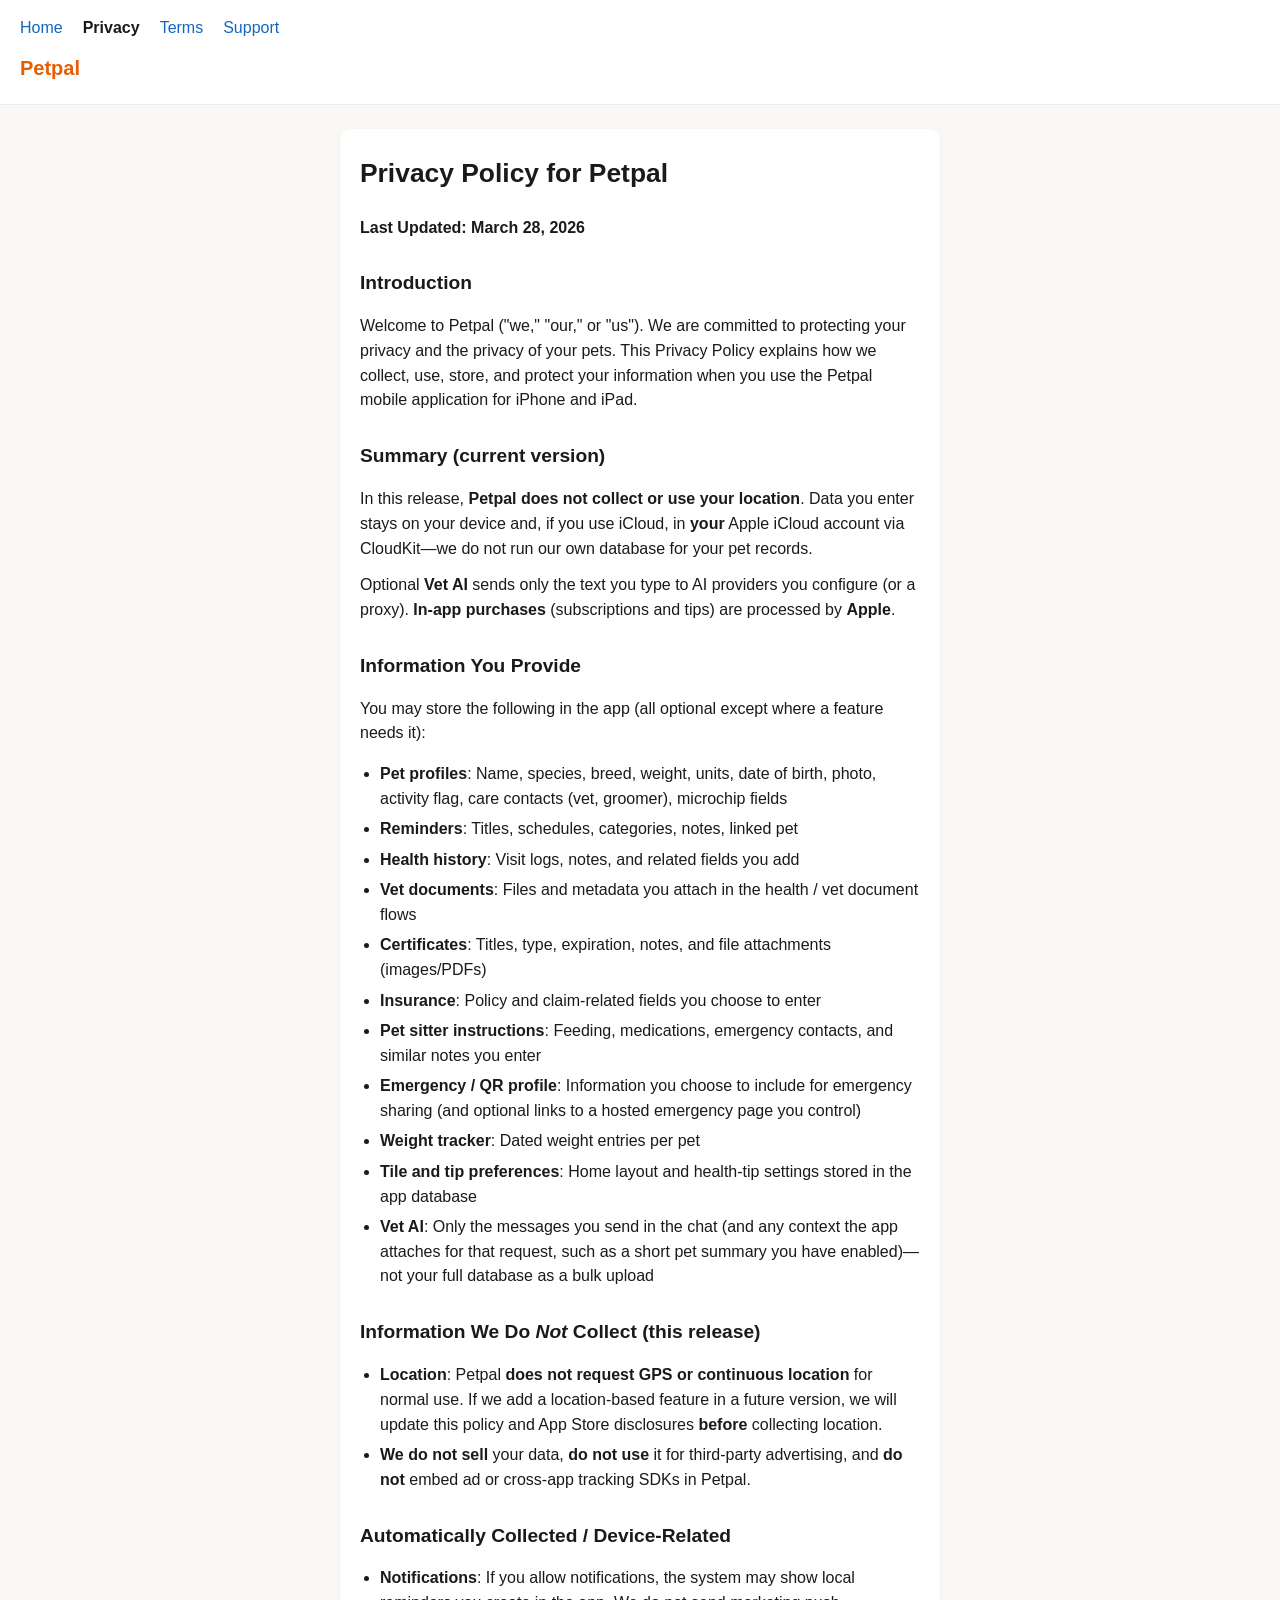
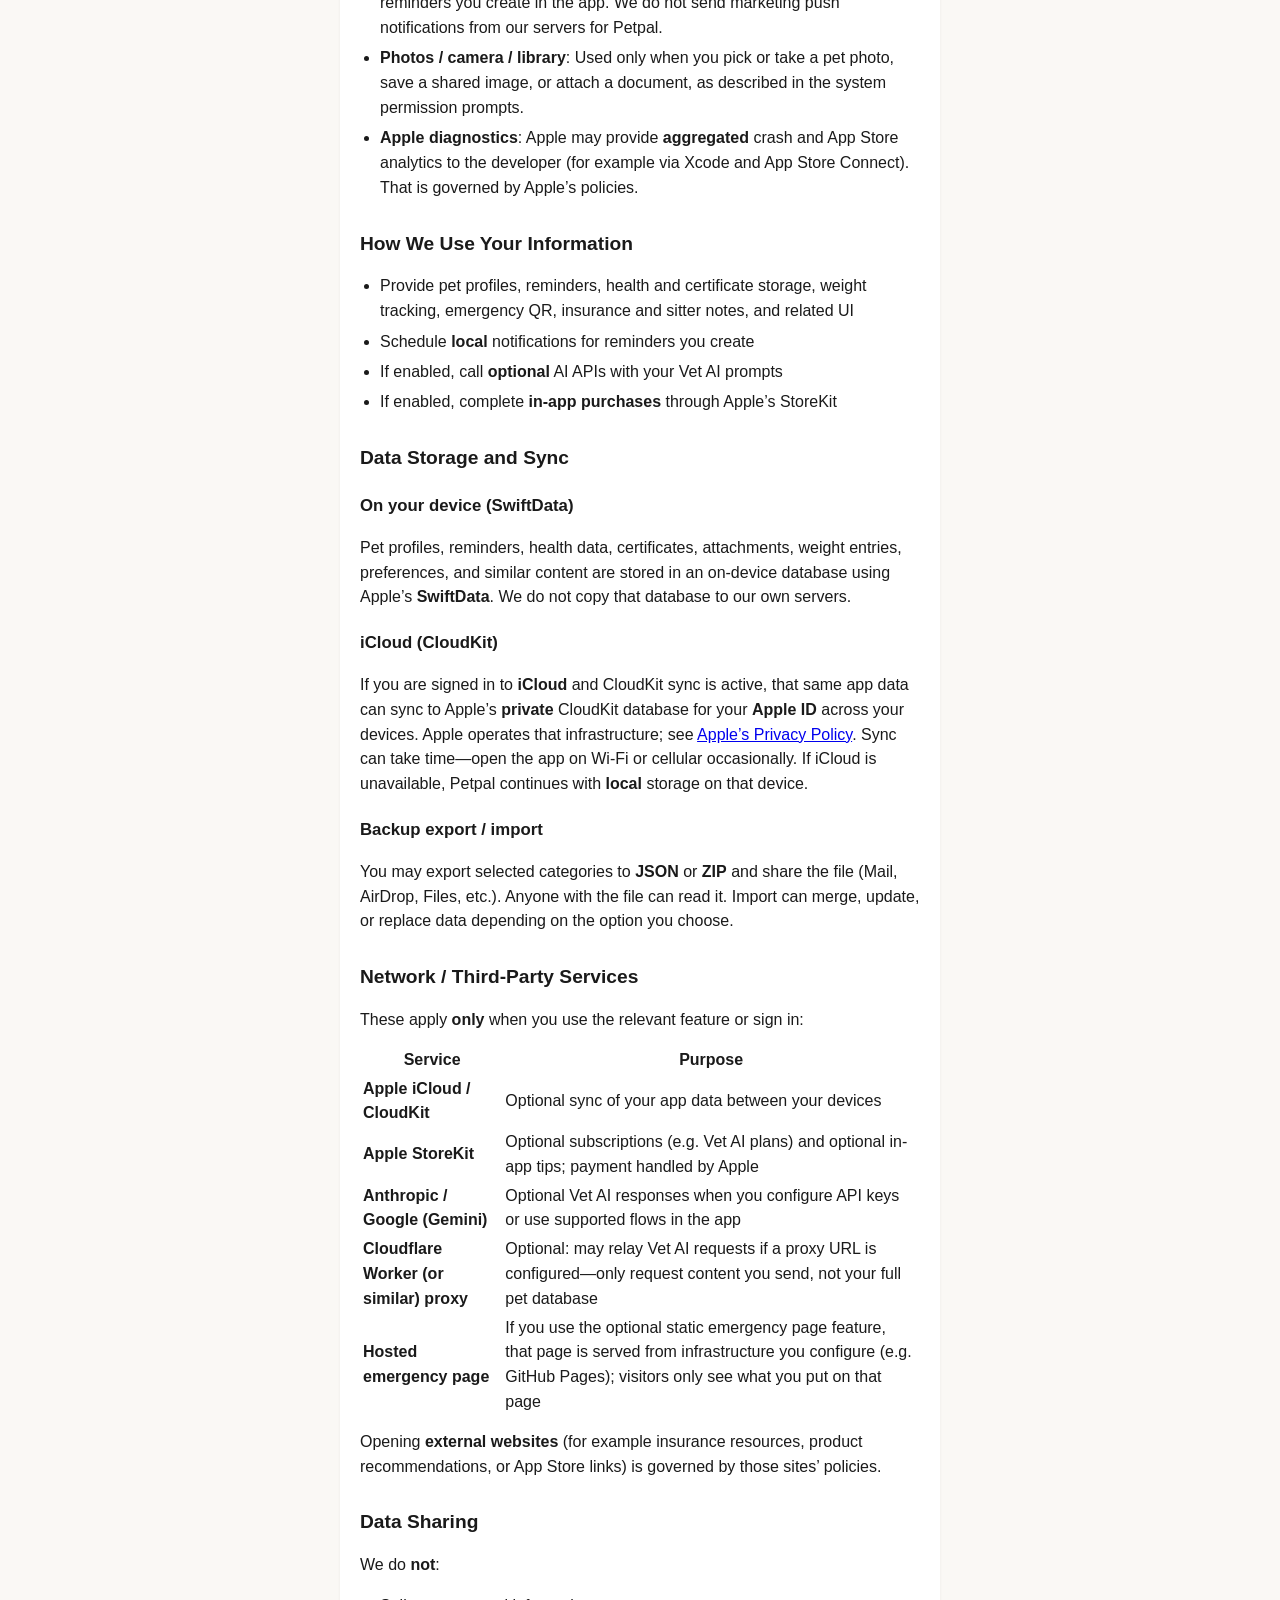
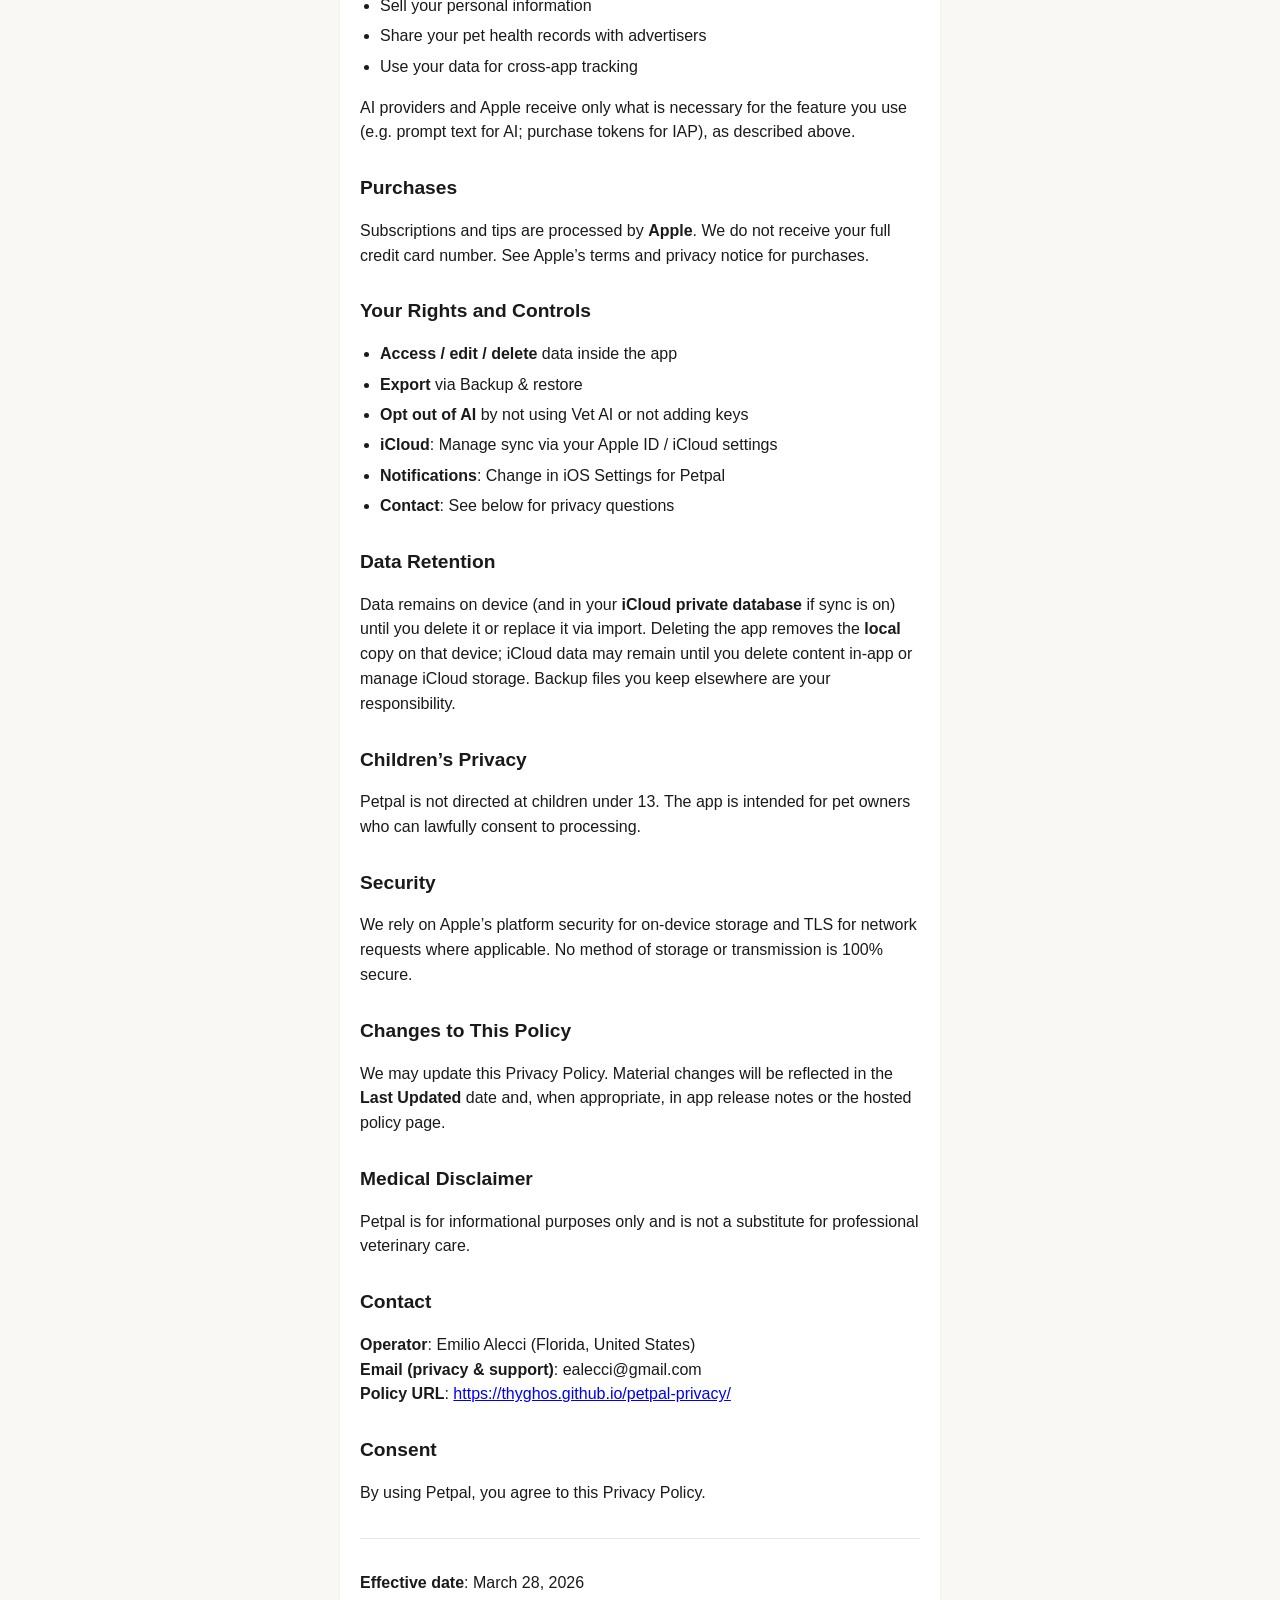
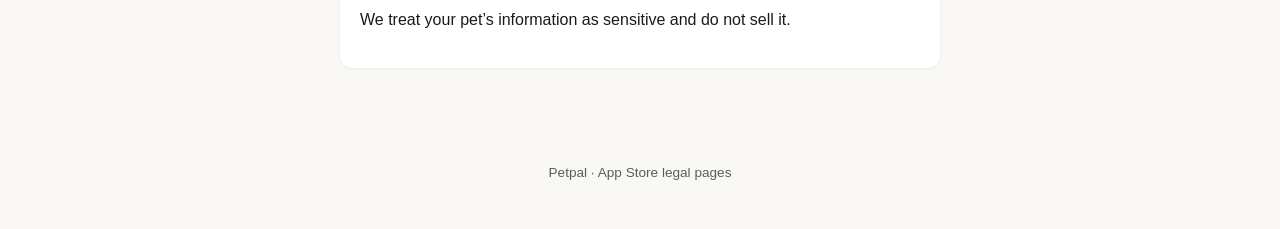
==== commit 63a458b3: "Docs: remove Travel/Shop-era references; drop bundled travel guides - Align PRIVACY_POLICY.md and ho" ====
--- a/app-store-legal-site/privacy.html
+++ b/app-store-legal-site/privacy.html
@@ -18,7 +18,7 @@
 <h2>Introduction</h2>
 <p>Welcome to Petpal (&quot;we,&quot; &quot;our,&quot; or &quot;us&quot;). We are committed to protecting your privacy and the privacy of your pets. This Privacy Policy explains how we collect, use, store, and protect your information when you use the Petpal mobile application for iPhone and iPad.</p>
 <h2>Summary (current version)</h2>
-<p>In this release, <strong>Petpal does not use your location</strong> for any feature you can reach from the home screen. <strong>Travel Mode</strong> (maps and nearby-place search) is <strong>not offered</strong> in the main app flow. Data you enter stays on your device and, if you use iCloud, in <strong>your</strong> Apple iCloud account via CloudKit—we do not run our own database for your pet records.</p>
+<p>In this release, <strong>Petpal does not collect or use your location</strong>. Data you enter stays on your device and, if you use iCloud, in <strong>your</strong> Apple iCloud account via CloudKit—we do not run our own database for your pet records.</p>
 <p>Optional <strong>Vet AI</strong> sends only the text you type to AI providers you configure (or a proxy). <strong>In-app purchases</strong> (subscriptions and tips) are processed by <strong>Apple</strong>.</p>
 <h2>Information You Provide</h2>
 <p>You may store the following in the app (all optional except where a feature needs it):</p>
@@ -37,7 +37,7 @@
 </ul>
 <h2>Information We Do <em>Not</em> Collect (this release)</h2>
 <ul>
-<li><strong>Location</strong>: The home screen does not include Travel Mode or map-based search. Petpal <strong>does not request GPS/location</strong> for normal use in this version. (Legacy code or permission strings may remain for a possible future update; if we turn location features on again, we will update this policy and App Store disclosures <strong>before</strong> collecting location.)</li>
+<li><strong>Location</strong>: Petpal <strong>does not request GPS or continuous location</strong> for normal use. If we add a location-based feature in a future version, we will update this policy and App Store disclosures <strong>before</strong> collecting location.</li>
 <li><strong>We do not sell</strong> your data, <strong>do not use</strong> it for third-party advertising, and <strong>do not</strong> embed ad or cross-app tracking SDKs in Petpal.</li>
 </ul>
 <h2>Automatically Collected / Device-Related</h2>
@@ -72,8 +72,7 @@
     <tr><td><strong>Hosted emergency page</strong></td><td>If you use the optional static emergency page feature, that page is served from infrastructure you configure (e.g. GitHub Pages); visitors only see what you put on that page</td></tr>
   </tbody>
 </table>
-<p><strong>Not used in the current home-screen experience</strong> (no user-facing entry in this build): map-based Travel Mode, <strong>Apple MapKit</strong>-driven nearby search, <strong>Geoapify</strong>, Google Places, and BringFido API flows that depended on device location. If we ship those again, we will update this policy and product disclosures.</p>
-<p>Opening <strong>external websites</strong> (for example insurance resources or App Store links) is governed by those sites’ policies.</p>
+<p>Opening <strong>external websites</strong> (for example insurance resources, product recommendations, or App Store links) is governed by those sites’ policies.</p>
 <h2>Data Sharing</h2>
 <p>We do <strong>not</strong>:</p>
 <ul>
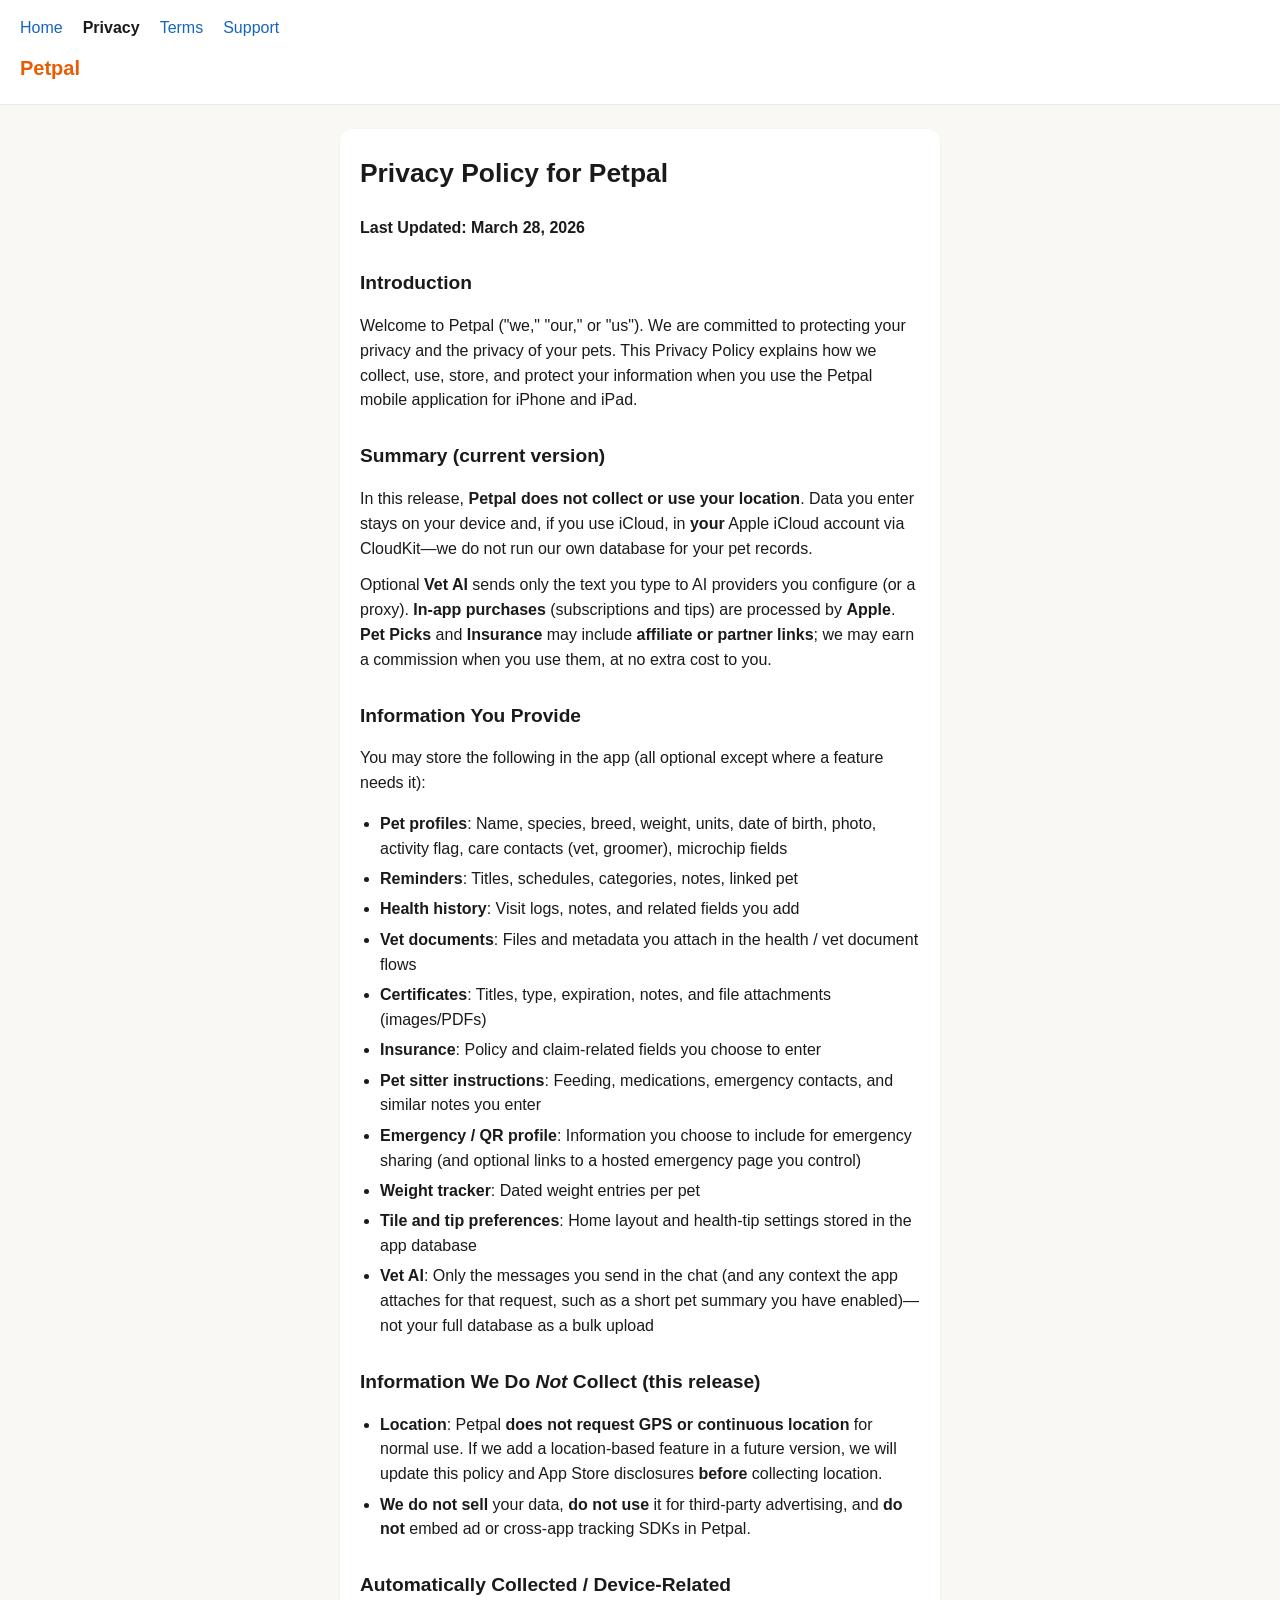
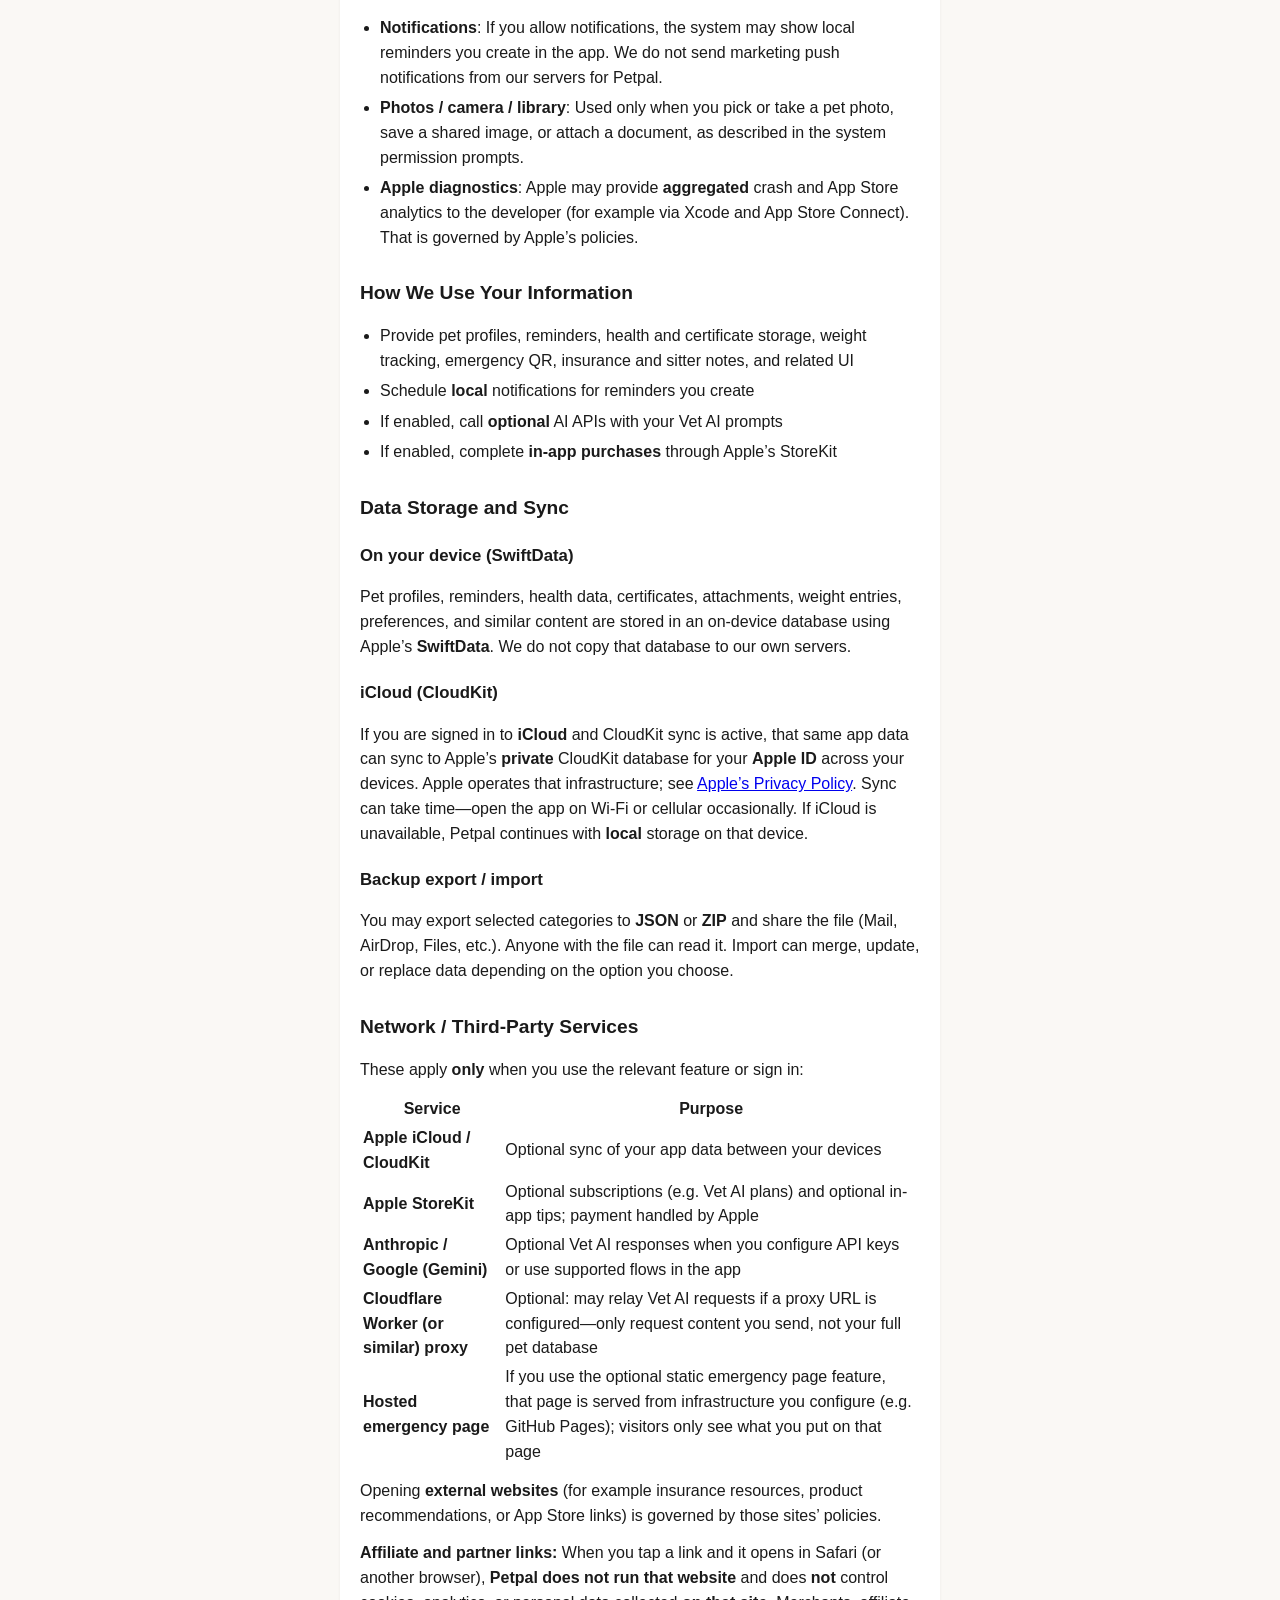
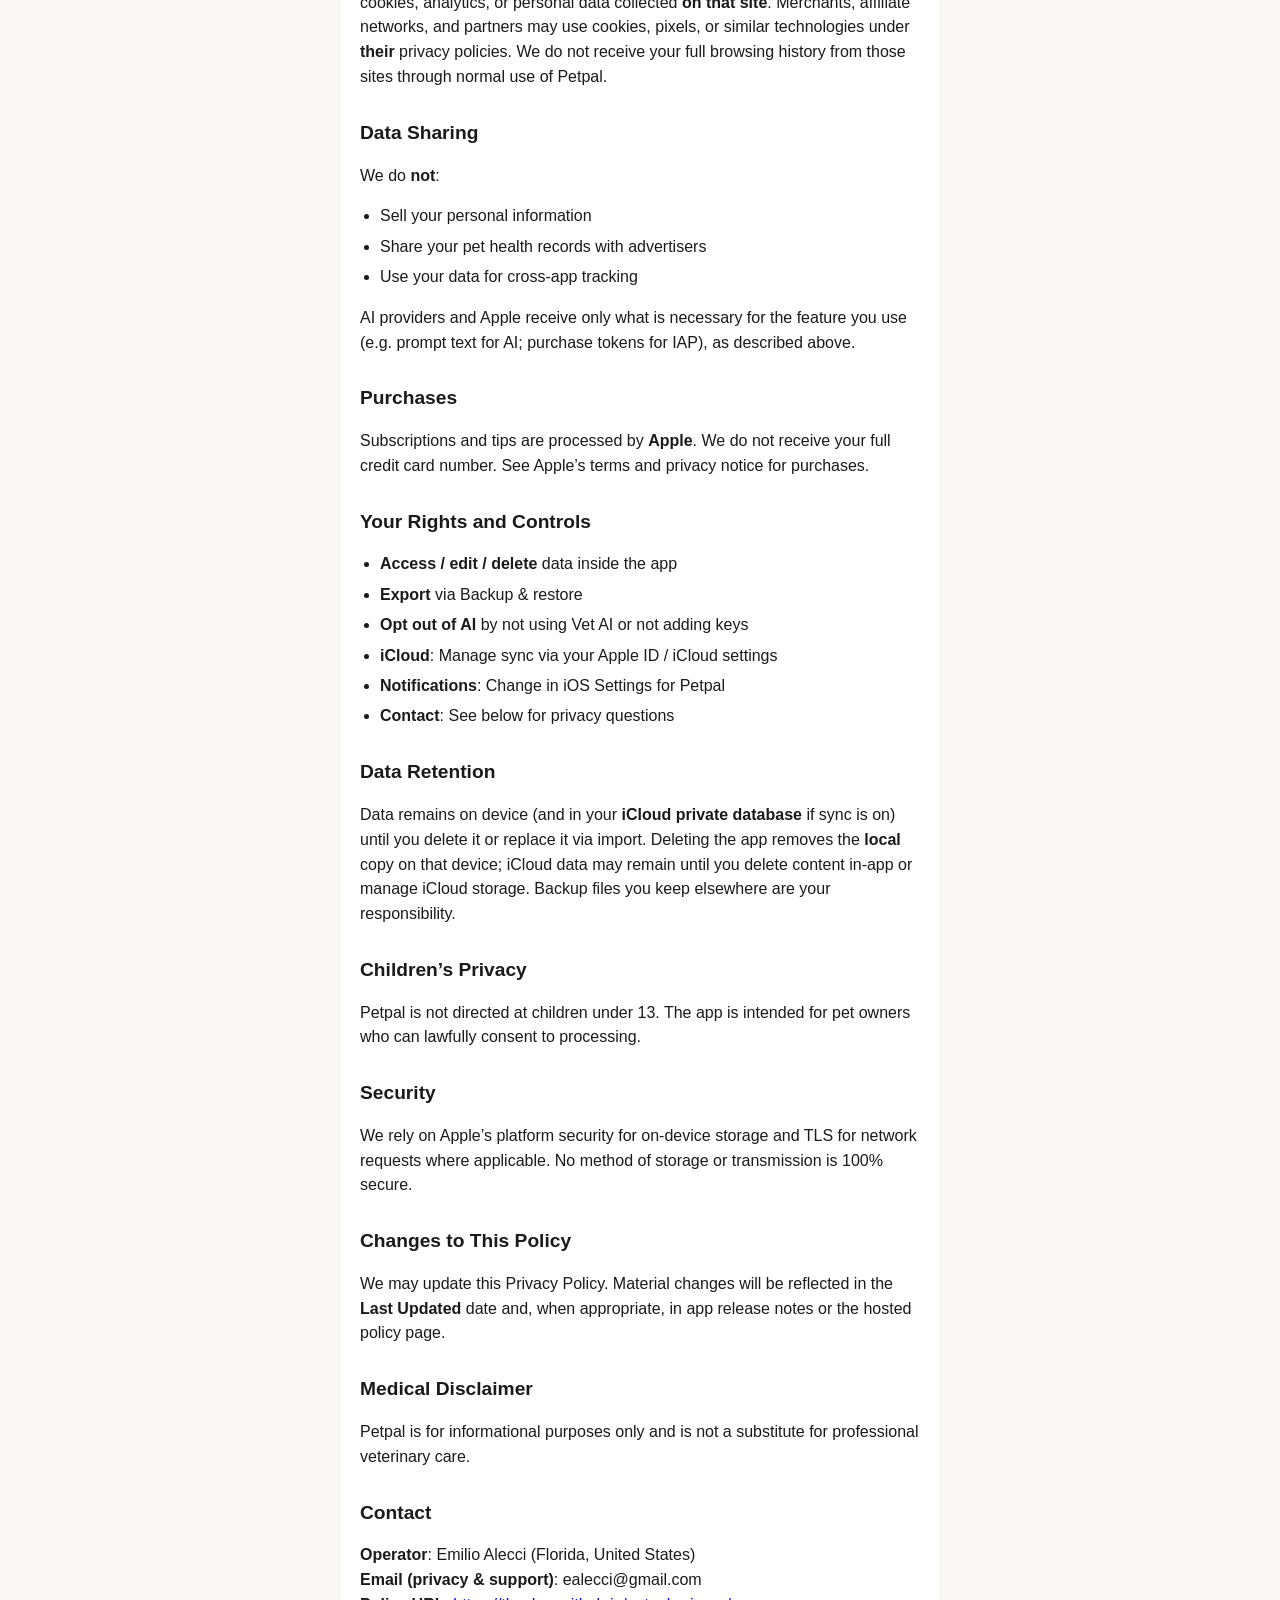
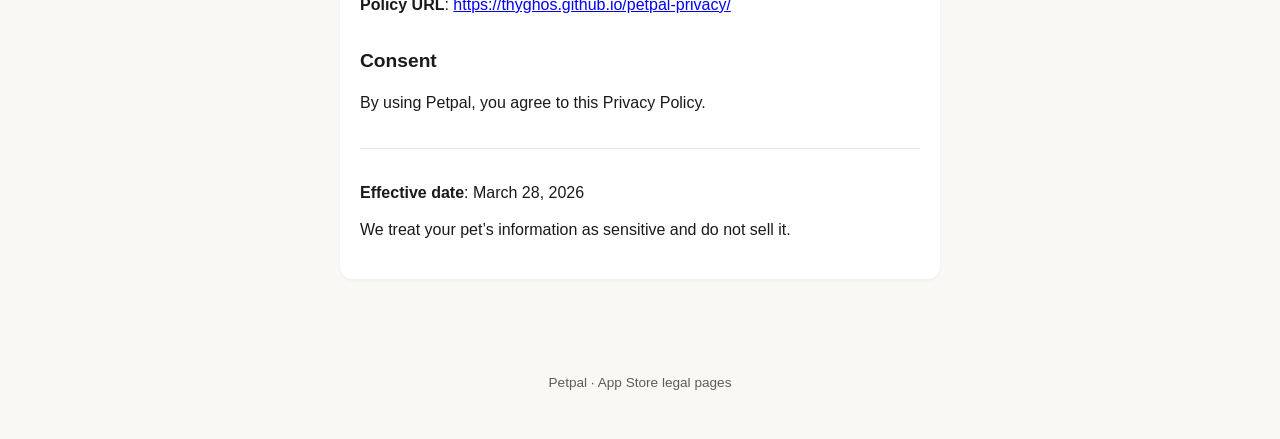
==== commit c1f9f44a: "Disclose affiliate links in Pet Picks, Insurance, and privacy policy - Shared footer copy (Affiliate" ====
--- a/app-store-legal-site/privacy.html
+++ b/app-store-legal-site/privacy.html
@@ -19,7 +19,7 @@
 <p>Welcome to Petpal (&quot;we,&quot; &quot;our,&quot; or &quot;us&quot;). We are committed to protecting your privacy and the privacy of your pets. This Privacy Policy explains how we collect, use, store, and protect your information when you use the Petpal mobile application for iPhone and iPad.</p>
 <h2>Summary (current version)</h2>
 <p>In this release, <strong>Petpal does not collect or use your location</strong>. Data you enter stays on your device and, if you use iCloud, in <strong>your</strong> Apple iCloud account via CloudKit—we do not run our own database for your pet records.</p>
-<p>Optional <strong>Vet AI</strong> sends only the text you type to AI providers you configure (or a proxy). <strong>In-app purchases</strong> (subscriptions and tips) are processed by <strong>Apple</strong>.</p>
+<p>Optional <strong>Vet AI</strong> sends only the text you type to AI providers you configure (or a proxy). <strong>In-app purchases</strong> (subscriptions and tips) are processed by <strong>Apple</strong>. <strong>Pet Picks</strong> and <strong>Insurance</strong> may include <strong>affiliate or partner links</strong>; we may earn a commission when you use them, at no extra cost to you.</p>
 <h2>Information You Provide</h2>
 <p>You may store the following in the app (all optional except where a feature needs it):</p>
 <ul>
@@ -73,6 +73,7 @@
   </tbody>
 </table>
 <p>Opening <strong>external websites</strong> (for example insurance resources, product recommendations, or App Store links) is governed by those sites’ policies.</p>
+<p><strong>Affiliate and partner links:</strong> When you tap a link and it opens in Safari (or another browser), <strong>Petpal does not run that website</strong> and does <strong>not</strong> control cookies, analytics, or personal data collected <strong>on that site</strong>. Merchants, affiliate networks, and partners may use cookies, pixels, or similar technologies under <strong>their</strong> privacy policies. We do not receive your full browsing history from those sites through normal use of Petpal.</p>
 <h2>Data Sharing</h2>
 <p>We do <strong>not</strong>:</p>
 <ul>
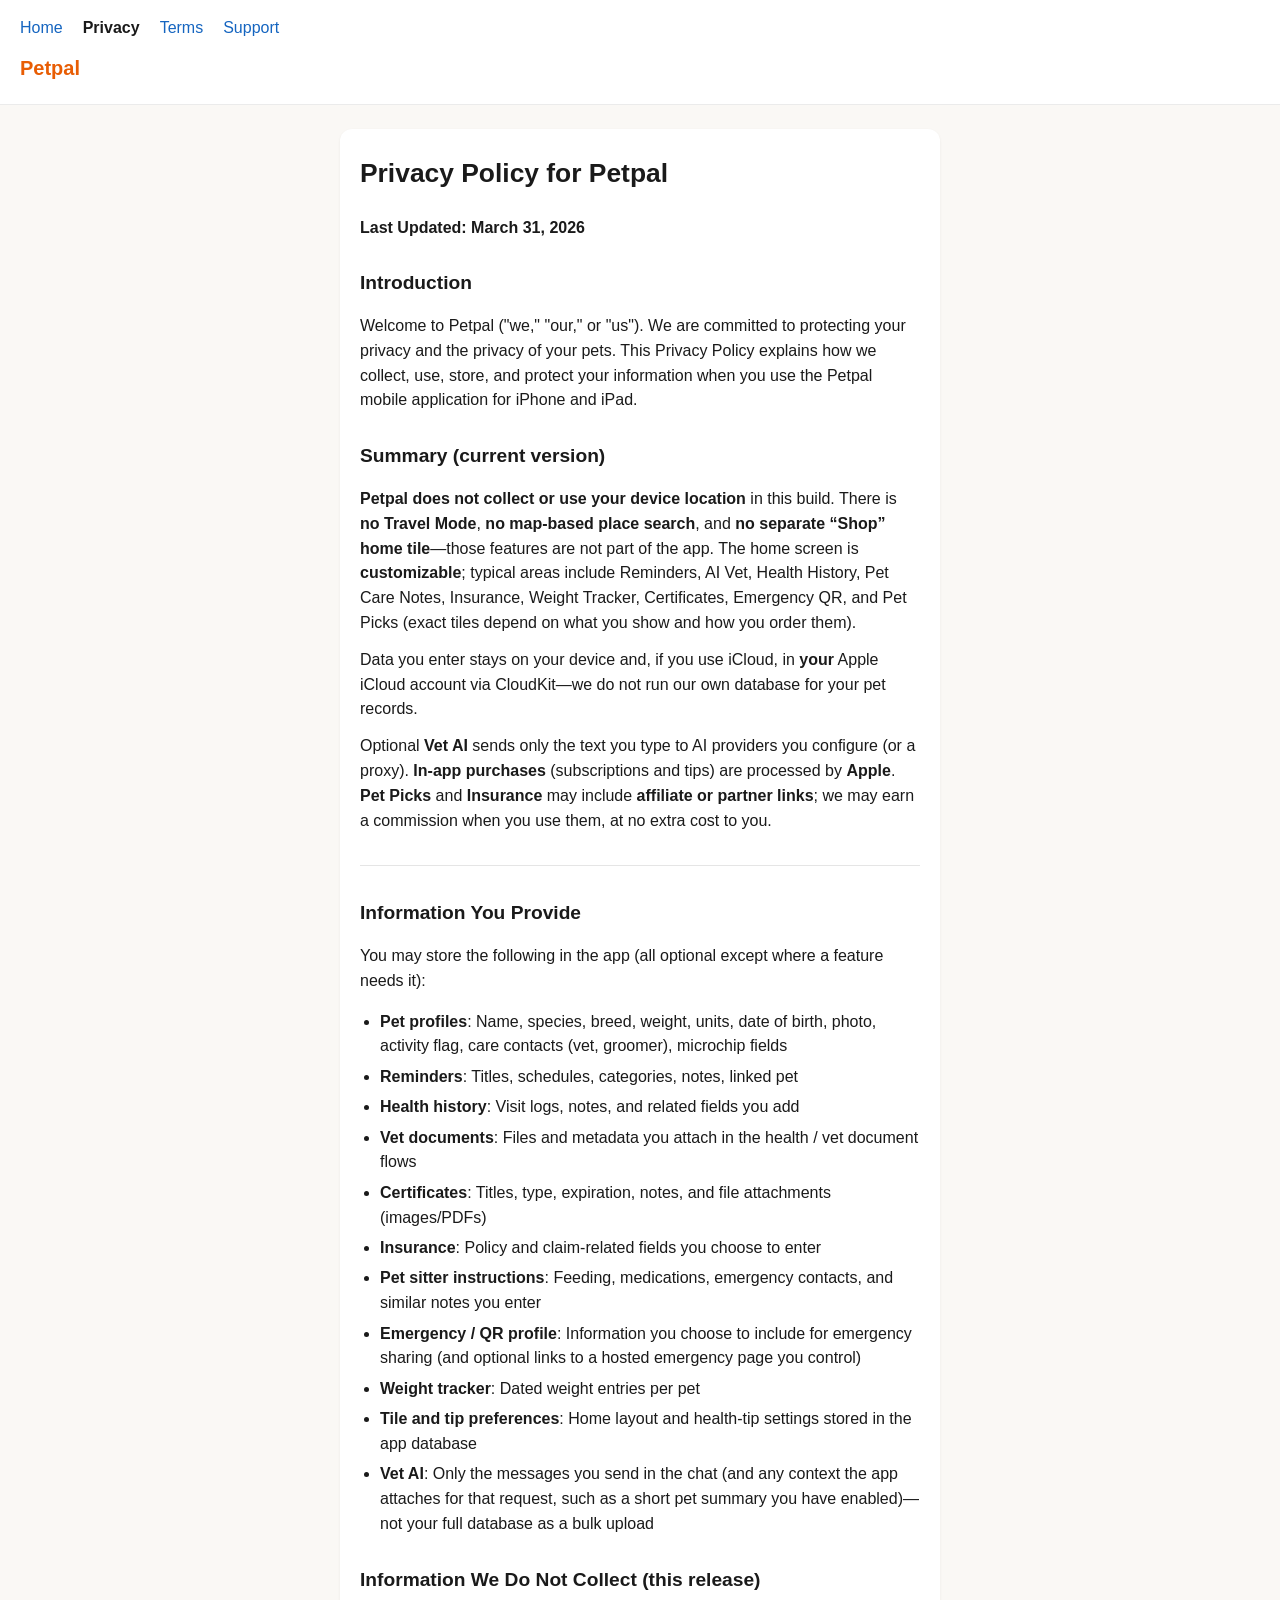
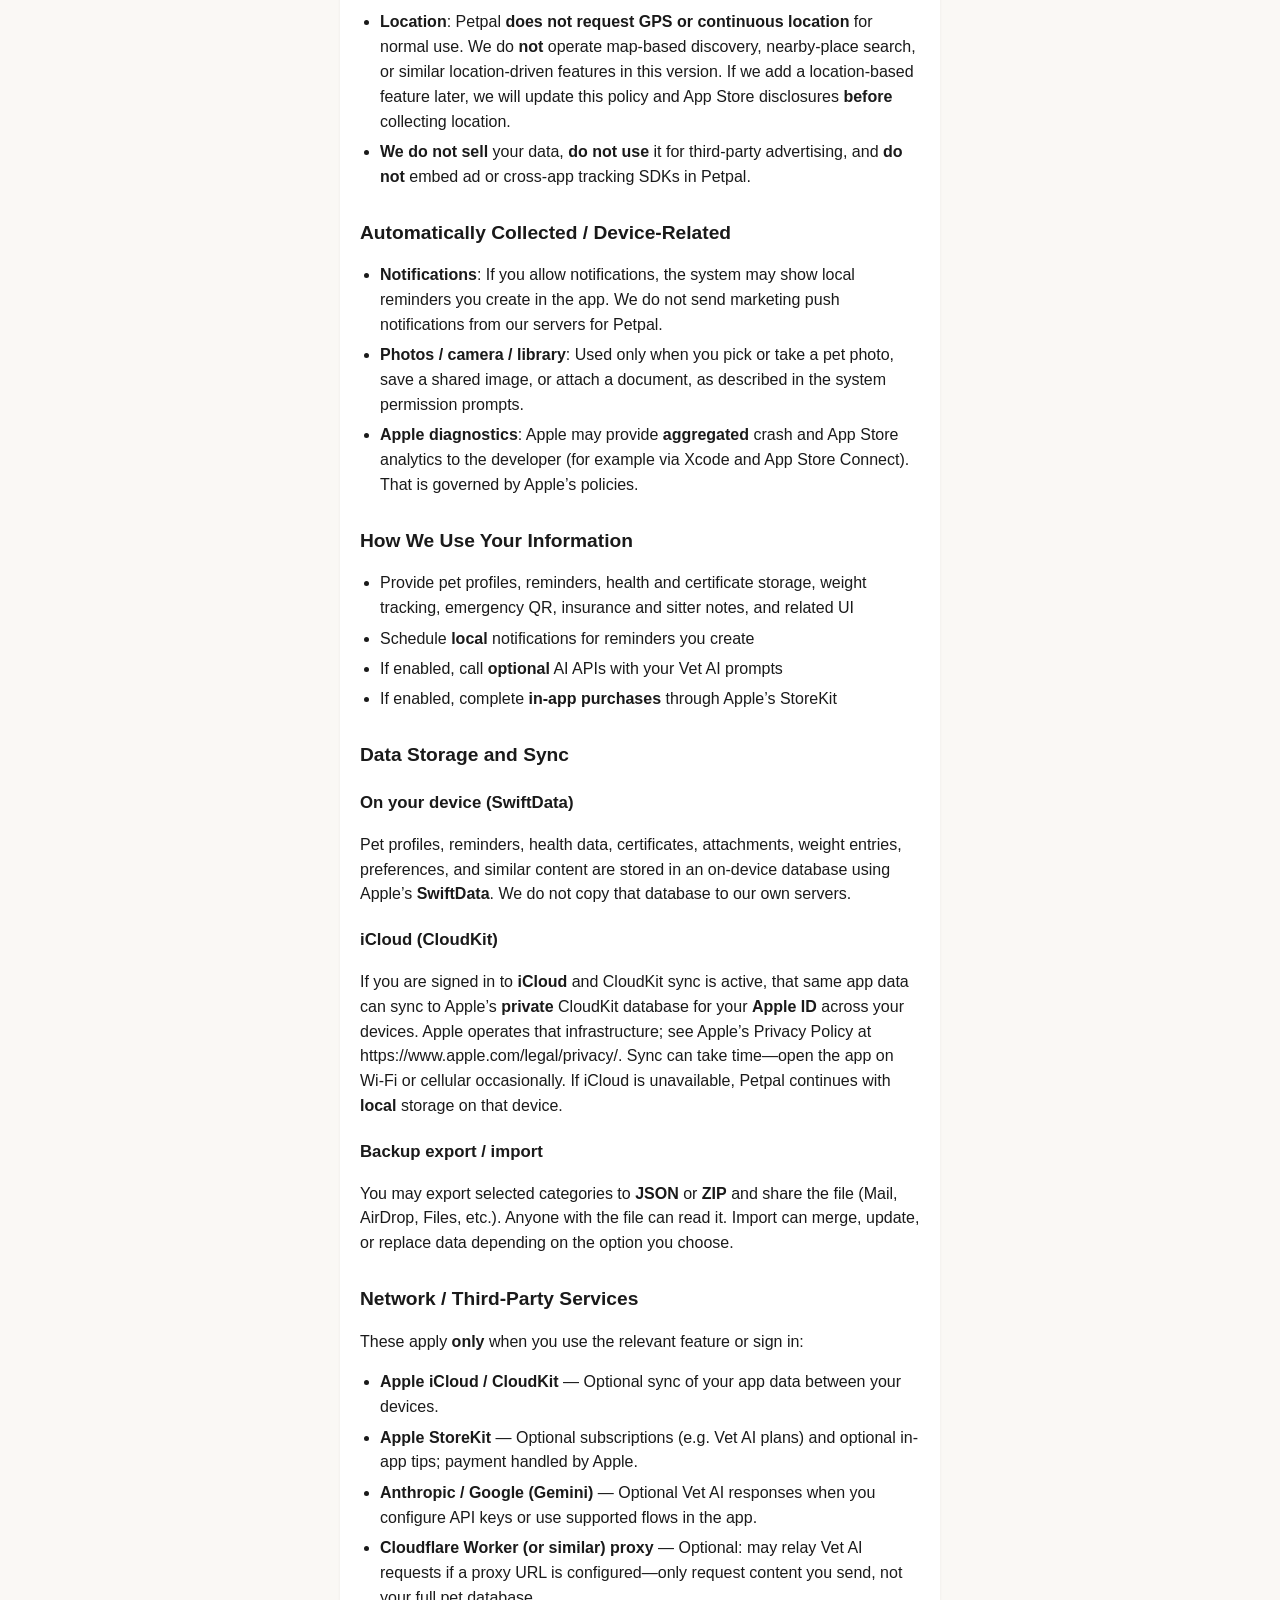
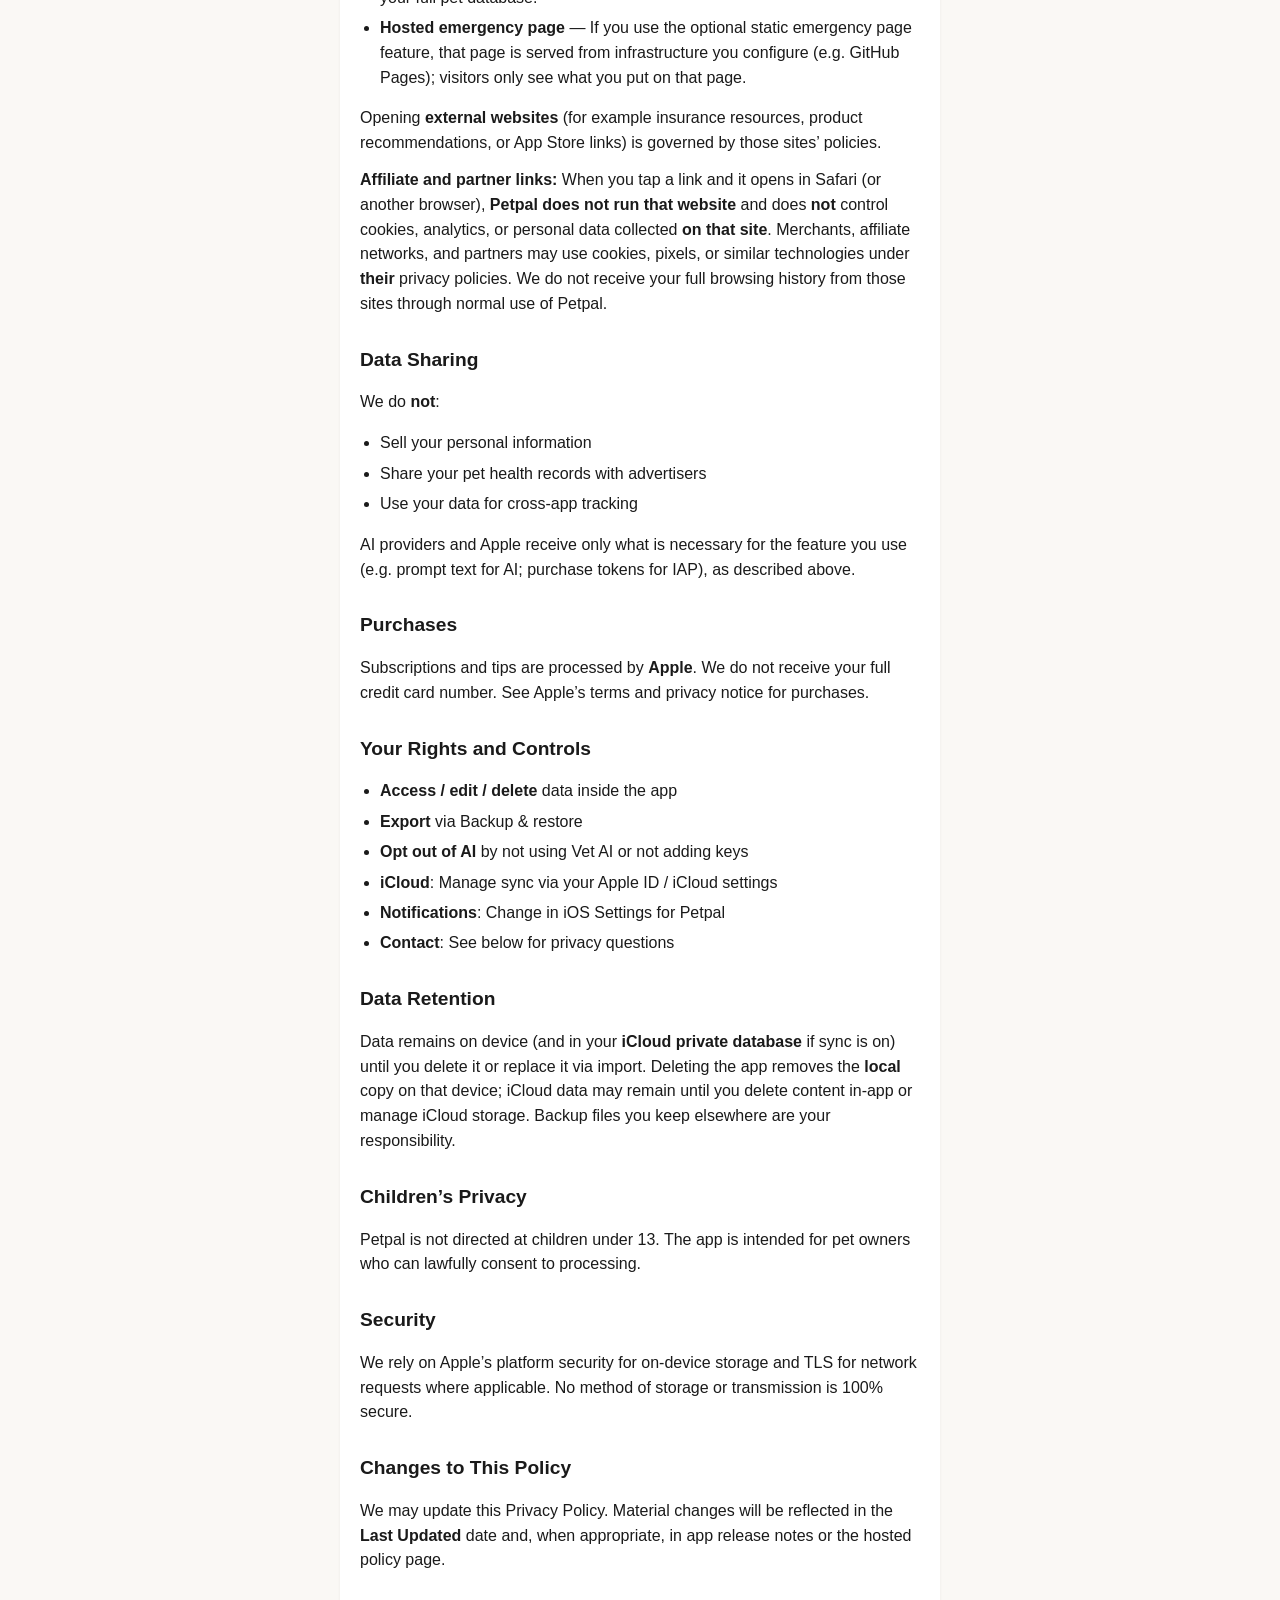
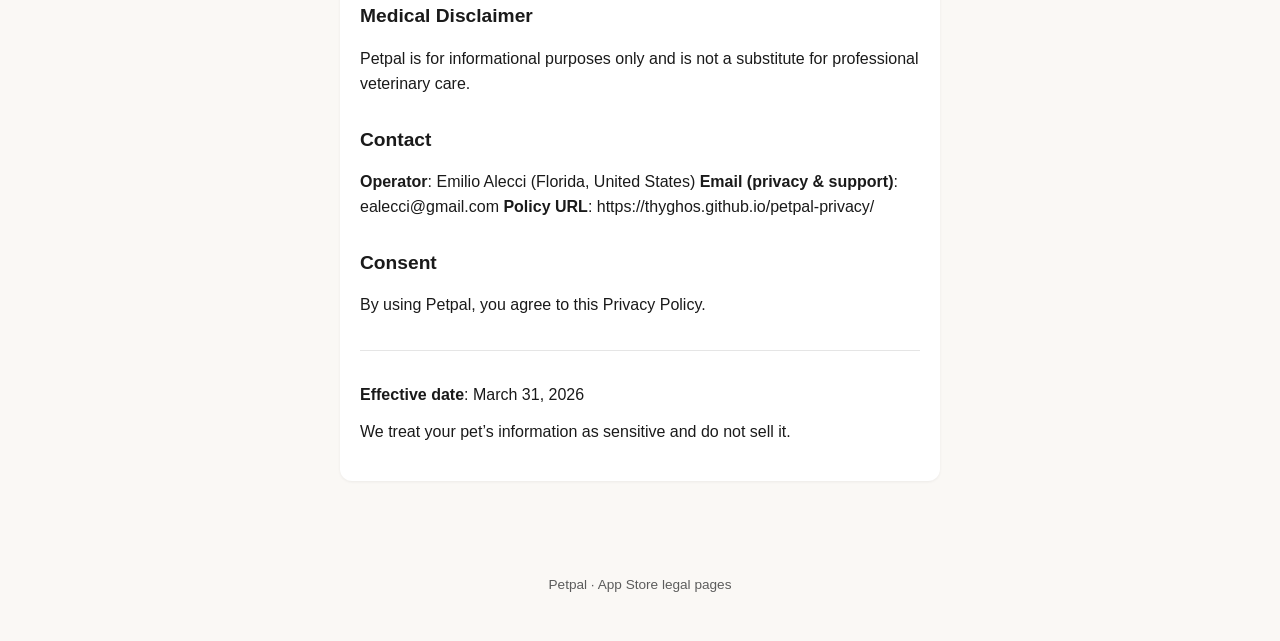
==== commit 5453110f: "Legal: sync privacy & terms with current build (no Travel/Shop) - Privacy summary and location secti" ====
--- a/app-store-legal-site/privacy.html
+++ b/app-store-legal-site/privacy.html
@@ -14,12 +14,14 @@
   <main class="content">
     <article class="legal">
 <h1>Privacy Policy for Petpal</h1>
-<p><strong>Last Updated: March 28, 2026</strong></p>
+<p><strong>Last Updated: March 31, 2026</strong></p>
 <h2>Introduction</h2>
 <p>Welcome to Petpal (&quot;we,&quot; &quot;our,&quot; or &quot;us&quot;). We are committed to protecting your privacy and the privacy of your pets. This Privacy Policy explains how we collect, use, store, and protect your information when you use the Petpal mobile application for iPhone and iPad.</p>
 <h2>Summary (current version)</h2>
-<p>In this release, <strong>Petpal does not collect or use your location</strong>. Data you enter stays on your device and, if you use iCloud, in <strong>your</strong> Apple iCloud account via CloudKit—we do not run our own database for your pet records.</p>
+<p><strong>Petpal does not collect or use your device location</strong> in this build. There is <strong>no Travel Mode</strong>, <strong>no map-based place search</strong>, and <strong>no separate “Shop” home tile</strong>—those features are not part of the app. The home screen is <strong>customizable</strong>; typical areas include Reminders, AI Vet, Health History, Pet Care Notes, Insurance, Weight Tracker, Certificates, Emergency QR, and Pet Picks (exact tiles depend on what you show and how you order them).</p>
+<p>Data you enter stays on your device and, if you use iCloud, in <strong>your</strong> Apple iCloud account via CloudKit—we do not run our own database for your pet records.</p>
 <p>Optional <strong>Vet AI</strong> sends only the text you type to AI providers you configure (or a proxy). <strong>In-app purchases</strong> (subscriptions and tips) are processed by <strong>Apple</strong>. <strong>Pet Picks</strong> and <strong>Insurance</strong> may include <strong>affiliate or partner links</strong>; we may earn a commission when you use them, at no extra cost to you.</p>
+<hr />
 <h2>Information You Provide</h2>
 <p>You may store the following in the app (all optional except where a feature needs it):</p>
 <ul>
@@ -35,9 +37,9 @@
 <li><strong>Tile and tip preferences</strong>: Home layout and health-tip settings stored in the app database</li>
 <li><strong>Vet AI</strong>: Only the messages you send in the chat (and any context the app attaches for that request, such as a short pet summary you have enabled)—not your full database as a bulk upload</li>
 </ul>
-<h2>Information We Do <em>Not</em> Collect (this release)</h2>
+<h2>Information We Do <strong>Not</strong> Collect (this release)</h2>
 <ul>
-<li><strong>Location</strong>: Petpal <strong>does not request GPS or continuous location</strong> for normal use. If we add a location-based feature in a future version, we will update this policy and App Store disclosures <strong>before</strong> collecting location.</li>
+<li><strong>Location</strong>: Petpal <strong>does not request GPS or continuous location</strong> for normal use. We do <strong>not</strong> operate map-based discovery, nearby-place search, or similar location-driven features in this version. If we add a location-based feature later, we will update this policy and App Store disclosures <strong>before</strong> collecting location.</li>
 <li><strong>We do not sell</strong> your data, <strong>do not use</strong> it for third-party advertising, and <strong>do not</strong> embed ad or cross-app tracking SDKs in Petpal.</li>
 </ul>
 <h2>Automatically Collected / Device-Related</h2>
@@ -57,21 +59,18 @@
 <h3>On your device (SwiftData)</h3>
 <p>Pet profiles, reminders, health data, certificates, attachments, weight entries, preferences, and similar content are stored in an on-device database using Apple’s <strong>SwiftData</strong>. We do not copy that database to our own servers.</p>
 <h3>iCloud (CloudKit)</h3>
-<p>If you are signed in to <strong>iCloud</strong> and CloudKit sync is active, that same app data can sync to Apple’s <strong>private</strong> CloudKit database for your <strong>Apple ID</strong> across your devices. Apple operates that infrastructure; see <a href="https://www.apple.com/legal/privacy/">Apple’s Privacy Policy</a>. Sync can take time—open the app on Wi‑Fi or cellular occasionally. If iCloud is unavailable, Petpal continues with <strong>local</strong> storage on that device.</p>
+<p>If you are signed in to <strong>iCloud</strong> and CloudKit sync is active, that same app data can sync to Apple’s <strong>private</strong> CloudKit database for your <strong>Apple ID</strong> across your devices. Apple operates that infrastructure; see Apple’s Privacy Policy at https://www.apple.com/legal/privacy/. Sync can take time—open the app on Wi‑Fi or cellular occasionally. If iCloud is unavailable, Petpal continues with <strong>local</strong> storage on that device.</p>
 <h3>Backup export / import</h3>
 <p>You may export selected categories to <strong>JSON</strong> or <strong>ZIP</strong> and share the file (Mail, AirDrop, Files, etc.). Anyone with the file can read it. Import can merge, update, or replace data depending on the option you choose.</p>
 <h2>Network / Third-Party Services</h2>
 <p>These apply <strong>only</strong> when you use the relevant feature or sign in:</p>
-<table>
-  <thead><tr><th>Service</th><th>Purpose</th></tr></thead>
-  <tbody>
-    <tr><td><strong>Apple iCloud / CloudKit</strong></td><td>Optional sync of your app data between your devices</td></tr>
-    <tr><td><strong>Apple StoreKit</strong></td><td>Optional subscriptions (e.g. Vet AI plans) and optional in-app tips; payment handled by Apple</td></tr>
-    <tr><td><strong>Anthropic / Google (Gemini)</strong></td><td>Optional Vet AI responses when you configure API keys or use supported flows in the app</td></tr>
-    <tr><td><strong>Cloudflare Worker (or similar) proxy</strong></td><td>Optional: may relay Vet AI requests if a proxy URL is configured—only request content you send, not your full pet database</td></tr>
-    <tr><td><strong>Hosted emergency page</strong></td><td>If you use the optional static emergency page feature, that page is served from infrastructure you configure (e.g. GitHub Pages); visitors only see what you put on that page</td></tr>
-  </tbody>
-</table>
+<ul>
+<li><strong>Apple iCloud / CloudKit</strong> — Optional sync of your app data between your devices.</li>
+<li><strong>Apple StoreKit</strong> — Optional subscriptions (e.g. Vet AI plans) and optional in-app tips; payment handled by Apple.</li>
+<li><strong>Anthropic / Google (Gemini)</strong> — Optional Vet AI responses when you configure API keys or use supported flows in the app.</li>
+<li><strong>Cloudflare Worker (or similar) proxy</strong> — Optional: may relay Vet AI requests if a proxy URL is configured—only request content you send, not your full pet database.</li>
+<li><strong>Hosted emergency page</strong> — If you use the optional static emergency page feature, that page is served from infrastructure you configure (e.g. GitHub Pages); visitors only see what you put on that page.</li>
+</ul>
 <p>Opening <strong>external websites</strong> (for example insurance resources, product recommendations, or App Store links) is governed by those sites’ policies.</p>
 <p><strong>Affiliate and partner links:</strong> When you tap a link and it opens in Safari (or another browser), <strong>Petpal does not run that website</strong> and does <strong>not</strong> control cookies, analytics, or personal data collected <strong>on that site</strong>. Merchants, affiliate networks, and partners may use cookies, pixels, or similar technologies under <strong>their</strong> privacy policies. We do not receive your full browsing history from those sites through normal use of Petpal.</p>
 <h2>Data Sharing</h2>
@@ -104,13 +103,11 @@
 <h2>Medical Disclaimer</h2>
 <p>Petpal is for informational purposes only and is not a substitute for professional veterinary care.</p>
 <h2>Contact</h2>
-<p><strong>Operator</strong>: Emilio Alecci (Florida, United States)<br />
-<strong>Email (privacy &amp; support)</strong>: ealecci@gmail.com<br />
-<strong>Policy URL</strong>: <a href="https://thyghos.github.io/petpal-privacy/">https://thyghos.github.io/petpal-privacy/</a></p>
+<p><strong>Operator</strong>: Emilio Alecci (Florida, United States) <strong>Email (privacy &amp; support)</strong>: ealecci@gmail.com <strong>Policy URL</strong>: https://thyghos.github.io/petpal-privacy/</p>
 <h2>Consent</h2>
 <p>By using Petpal, you agree to this Privacy Policy.</p>
 <hr />
-<p><strong>Effective date</strong>: March 28, 2026</p>
+<p><strong>Effective date</strong>: March 31, 2026</p>
 <p>We treat your pet’s information as sensitive and do not sell it.</p>
 
     </article>
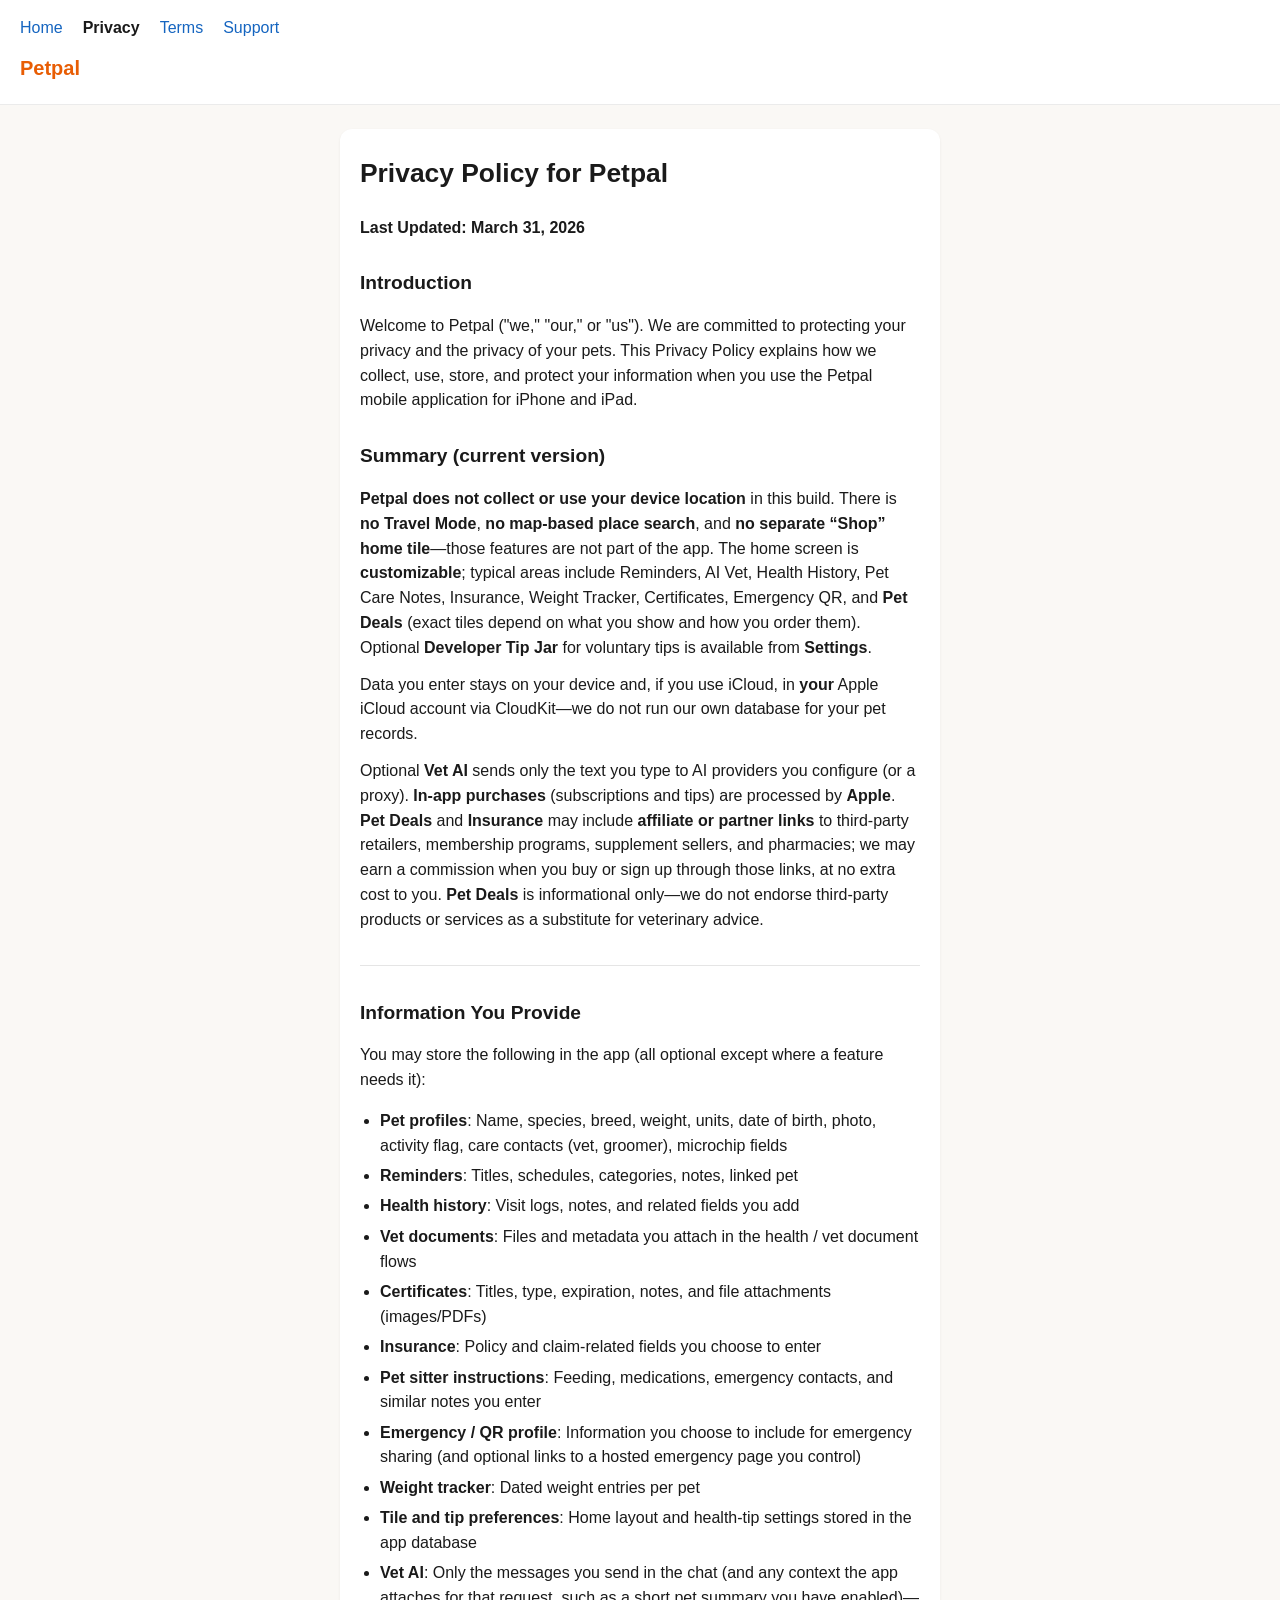
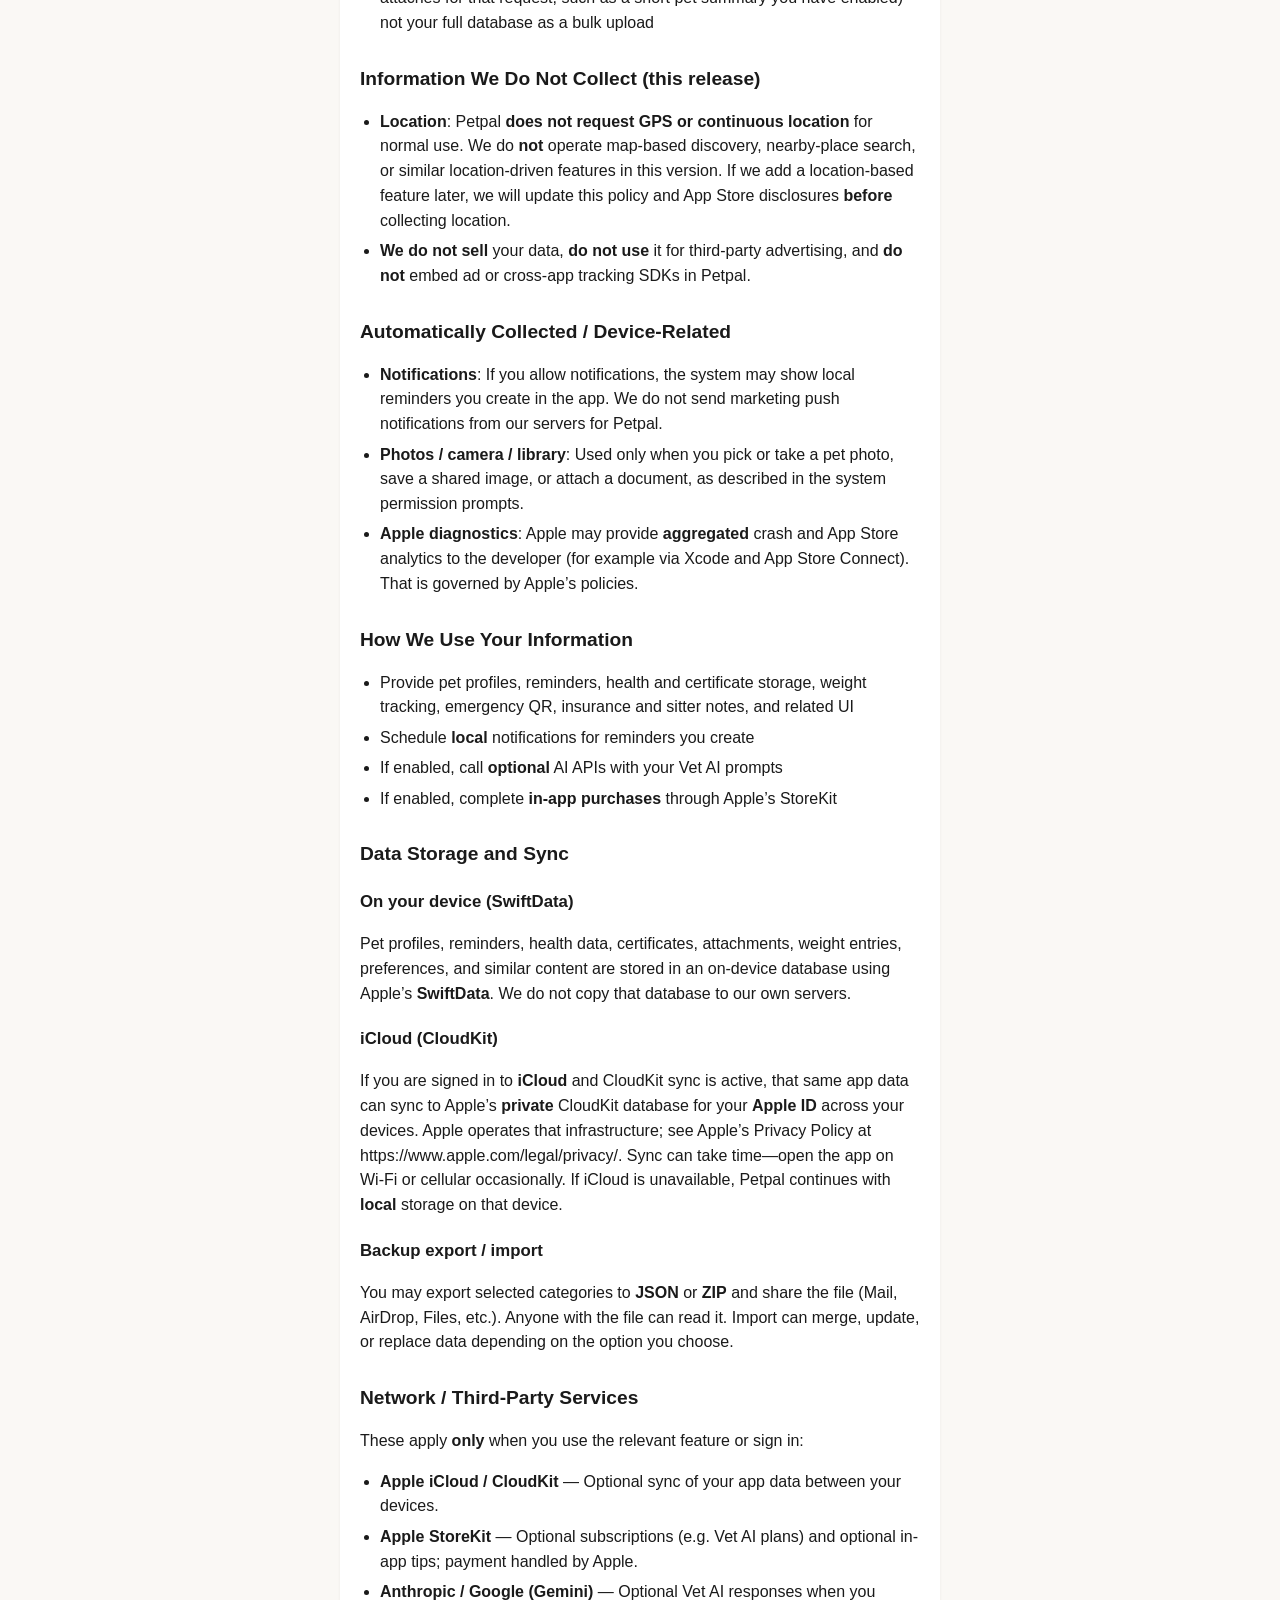
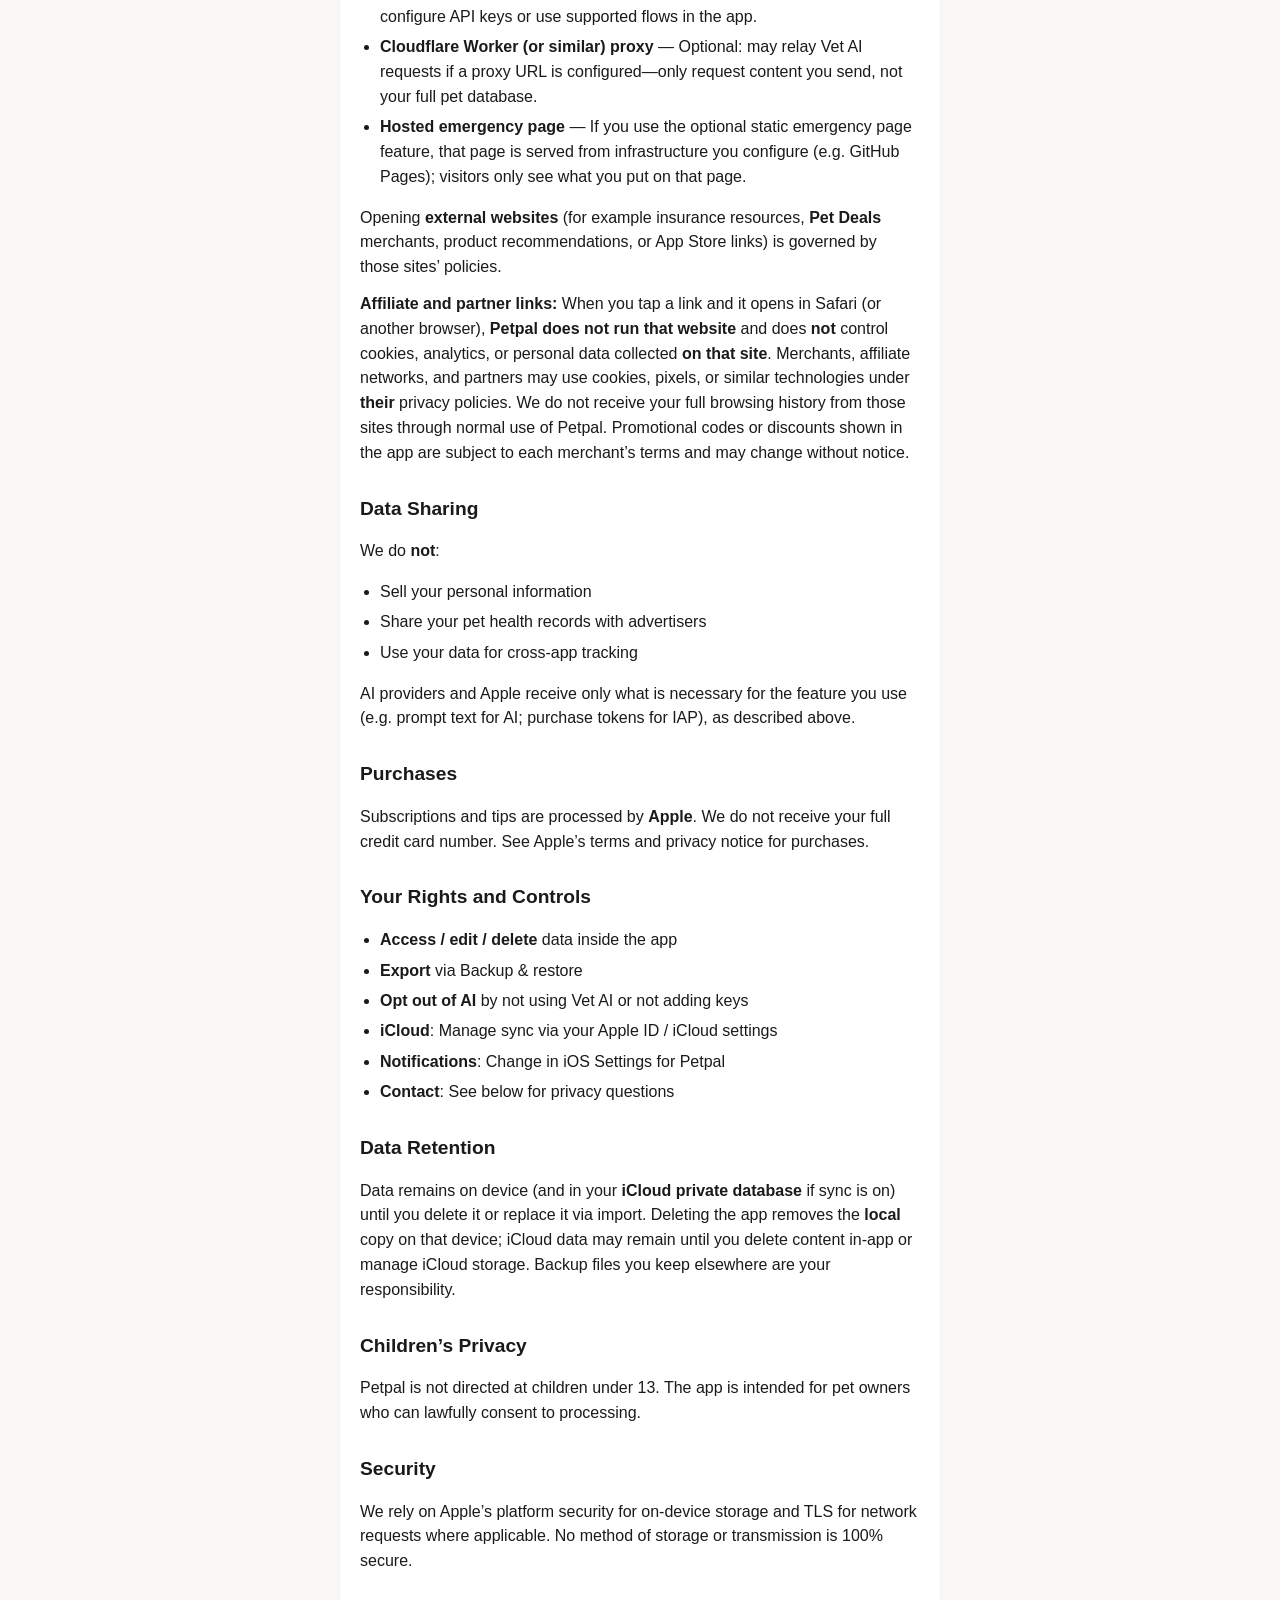
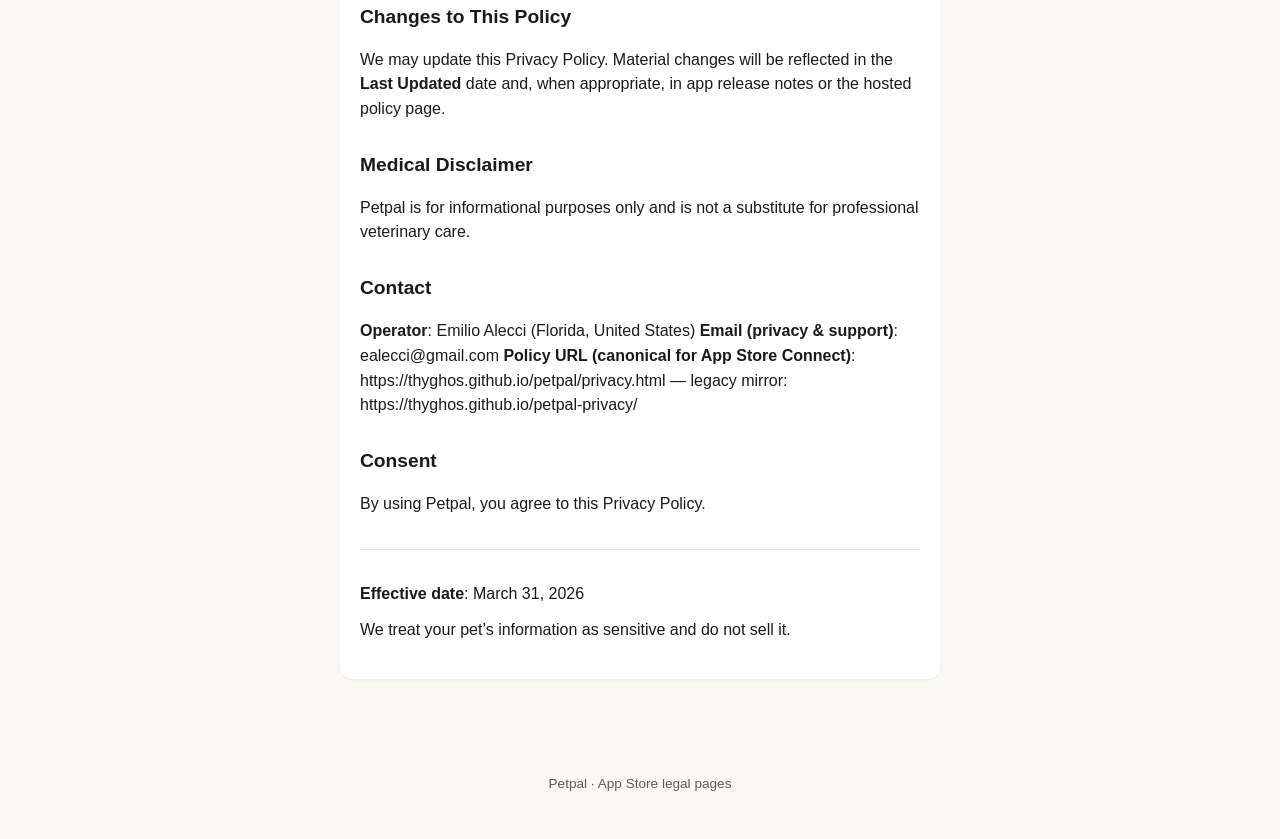
==== commit 62d08b24: "Pet Deals, partner assets, legal pages, backup/store, and app updates - Pet Deals (affiliate rows), " ====
--- a/app-store-legal-site/privacy.html
+++ b/app-store-legal-site/privacy.html
@@ -18,9 +18,9 @@
 <h2>Introduction</h2>
 <p>Welcome to Petpal (&quot;we,&quot; &quot;our,&quot; or &quot;us&quot;). We are committed to protecting your privacy and the privacy of your pets. This Privacy Policy explains how we collect, use, store, and protect your information when you use the Petpal mobile application for iPhone and iPad.</p>
 <h2>Summary (current version)</h2>
-<p><strong>Petpal does not collect or use your device location</strong> in this build. There is <strong>no Travel Mode</strong>, <strong>no map-based place search</strong>, and <strong>no separate “Shop” home tile</strong>—those features are not part of the app. The home screen is <strong>customizable</strong>; typical areas include Reminders, AI Vet, Health History, Pet Care Notes, Insurance, Weight Tracker, Certificates, Emergency QR, and Pet Picks (exact tiles depend on what you show and how you order them).</p>
+<p><strong>Petpal does not collect or use your device location</strong> in this build. There is <strong>no Travel Mode</strong>, <strong>no map-based place search</strong>, and <strong>no separate “Shop” home tile</strong>—those features are not part of the app. The home screen is <strong>customizable</strong>; typical areas include Reminders, AI Vet, Health History, Pet Care Notes, Insurance, Weight Tracker, Certificates, Emergency QR, and <strong>Pet Deals</strong> (exact tiles depend on what you show and how you order them). Optional <strong>Developer Tip Jar</strong> for voluntary tips is available from <strong>Settings</strong>.</p>
 <p>Data you enter stays on your device and, if you use iCloud, in <strong>your</strong> Apple iCloud account via CloudKit—we do not run our own database for your pet records.</p>
-<p>Optional <strong>Vet AI</strong> sends only the text you type to AI providers you configure (or a proxy). <strong>In-app purchases</strong> (subscriptions and tips) are processed by <strong>Apple</strong>. <strong>Pet Picks</strong> and <strong>Insurance</strong> may include <strong>affiliate or partner links</strong>; we may earn a commission when you use them, at no extra cost to you.</p>
+<p>Optional <strong>Vet AI</strong> sends only the text you type to AI providers you configure (or a proxy). <strong>In-app purchases</strong> (subscriptions and tips) are processed by <strong>Apple</strong>. <strong>Pet Deals</strong> and <strong>Insurance</strong> may include <strong>affiliate or partner links</strong> to third-party retailers, membership programs, supplement sellers, and pharmacies; we may earn a commission when you buy or sign up through those links, at no extra cost to you. <strong>Pet Deals</strong> is informational only—we do not endorse third-party products or services as a substitute for veterinary advice.</p>
 <hr />
 <h2>Information You Provide</h2>
 <p>You may store the following in the app (all optional except where a feature needs it):</p>
@@ -71,8 +71,8 @@
 <li><strong>Cloudflare Worker (or similar) proxy</strong> — Optional: may relay Vet AI requests if a proxy URL is configured—only request content you send, not your full pet database.</li>
 <li><strong>Hosted emergency page</strong> — If you use the optional static emergency page feature, that page is served from infrastructure you configure (e.g. GitHub Pages); visitors only see what you put on that page.</li>
 </ul>
-<p>Opening <strong>external websites</strong> (for example insurance resources, product recommendations, or App Store links) is governed by those sites’ policies.</p>
-<p><strong>Affiliate and partner links:</strong> When you tap a link and it opens in Safari (or another browser), <strong>Petpal does not run that website</strong> and does <strong>not</strong> control cookies, analytics, or personal data collected <strong>on that site</strong>. Merchants, affiliate networks, and partners may use cookies, pixels, or similar technologies under <strong>their</strong> privacy policies. We do not receive your full browsing history from those sites through normal use of Petpal.</p>
+<p>Opening <strong>external websites</strong> (for example insurance resources, <strong>Pet Deals</strong> merchants, product recommendations, or App Store links) is governed by those sites’ policies.</p>
+<p><strong>Affiliate and partner links:</strong> When you tap a link and it opens in Safari (or another browser), <strong>Petpal does not run that website</strong> and does <strong>not</strong> control cookies, analytics, or personal data collected <strong>on that site</strong>. Merchants, affiliate networks, and partners may use cookies, pixels, or similar technologies under <strong>their</strong> privacy policies. We do not receive your full browsing history from those sites through normal use of Petpal. Promotional codes or discounts shown in the app are subject to each merchant’s terms and may change without notice.</p>
 <h2>Data Sharing</h2>
 <p>We do <strong>not</strong>:</p>
 <ul>
@@ -103,7 +103,7 @@
 <h2>Medical Disclaimer</h2>
 <p>Petpal is for informational purposes only and is not a substitute for professional veterinary care.</p>
 <h2>Contact</h2>
-<p><strong>Operator</strong>: Emilio Alecci (Florida, United States) <strong>Email (privacy &amp; support)</strong>: ealecci@gmail.com <strong>Policy URL</strong>: https://thyghos.github.io/petpal-privacy/</p>
+<p><strong>Operator</strong>: Emilio Alecci (Florida, United States) <strong>Email (privacy &amp; support)</strong>: ealecci@gmail.com <strong>Policy URL (canonical for App Store Connect)</strong>: https://thyghos.github.io/petpal/privacy.html — legacy mirror: https://thyghos.github.io/petpal-privacy/</p>
 <h2>Consent</h2>
 <p>By using Petpal, you agree to this Privacy Policy.</p>
 <hr />
